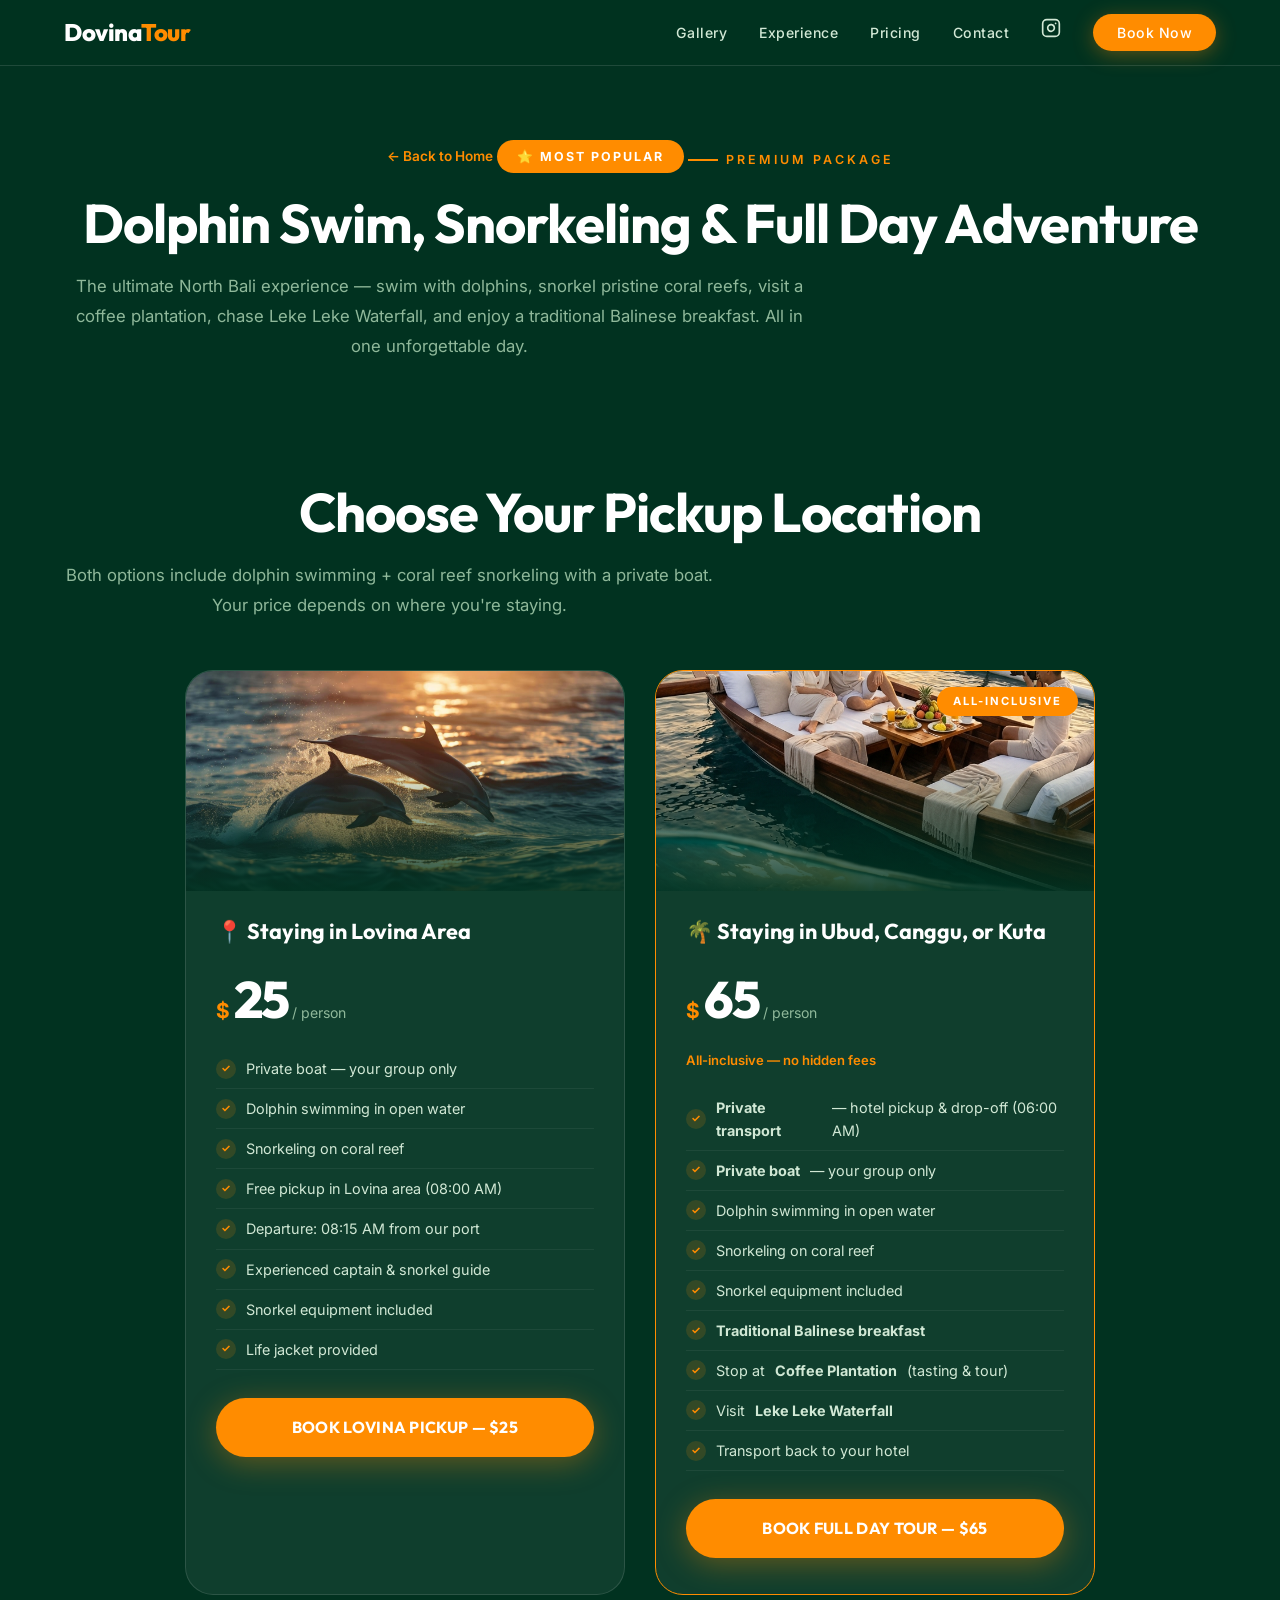
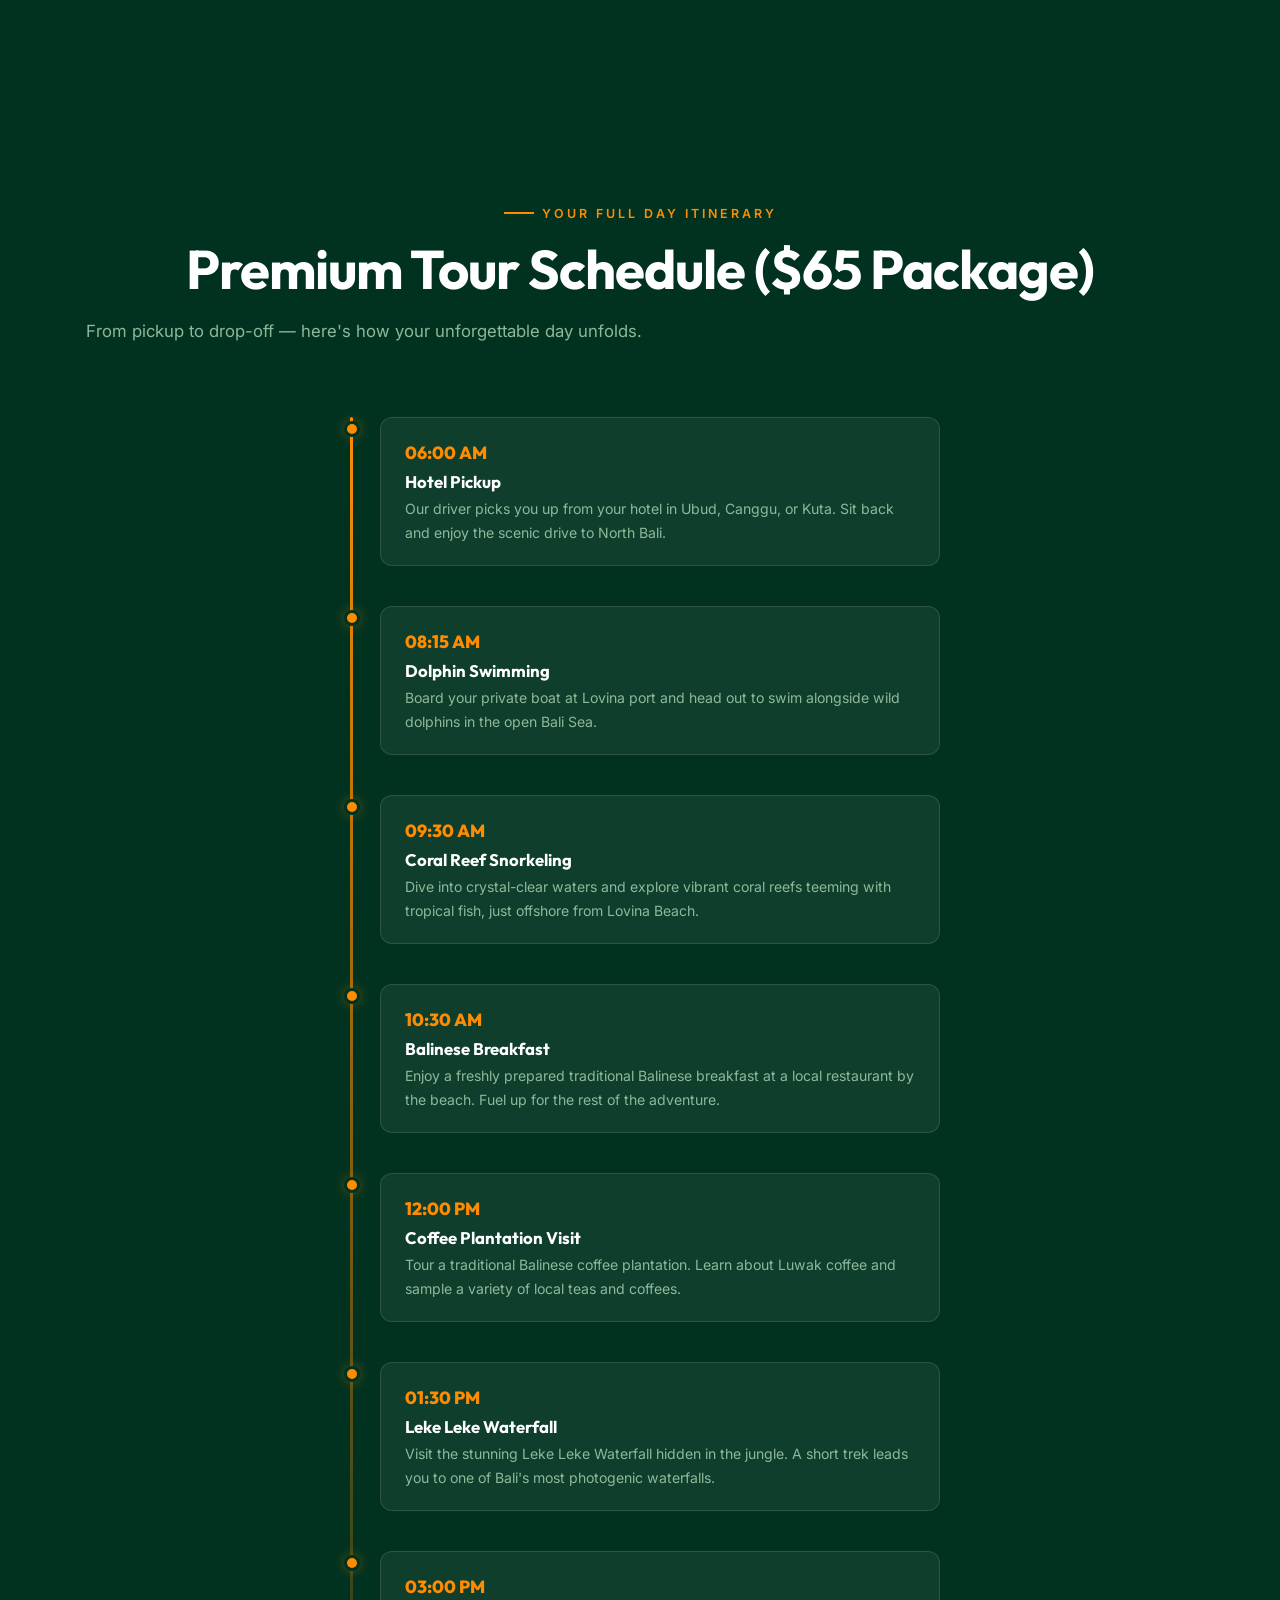
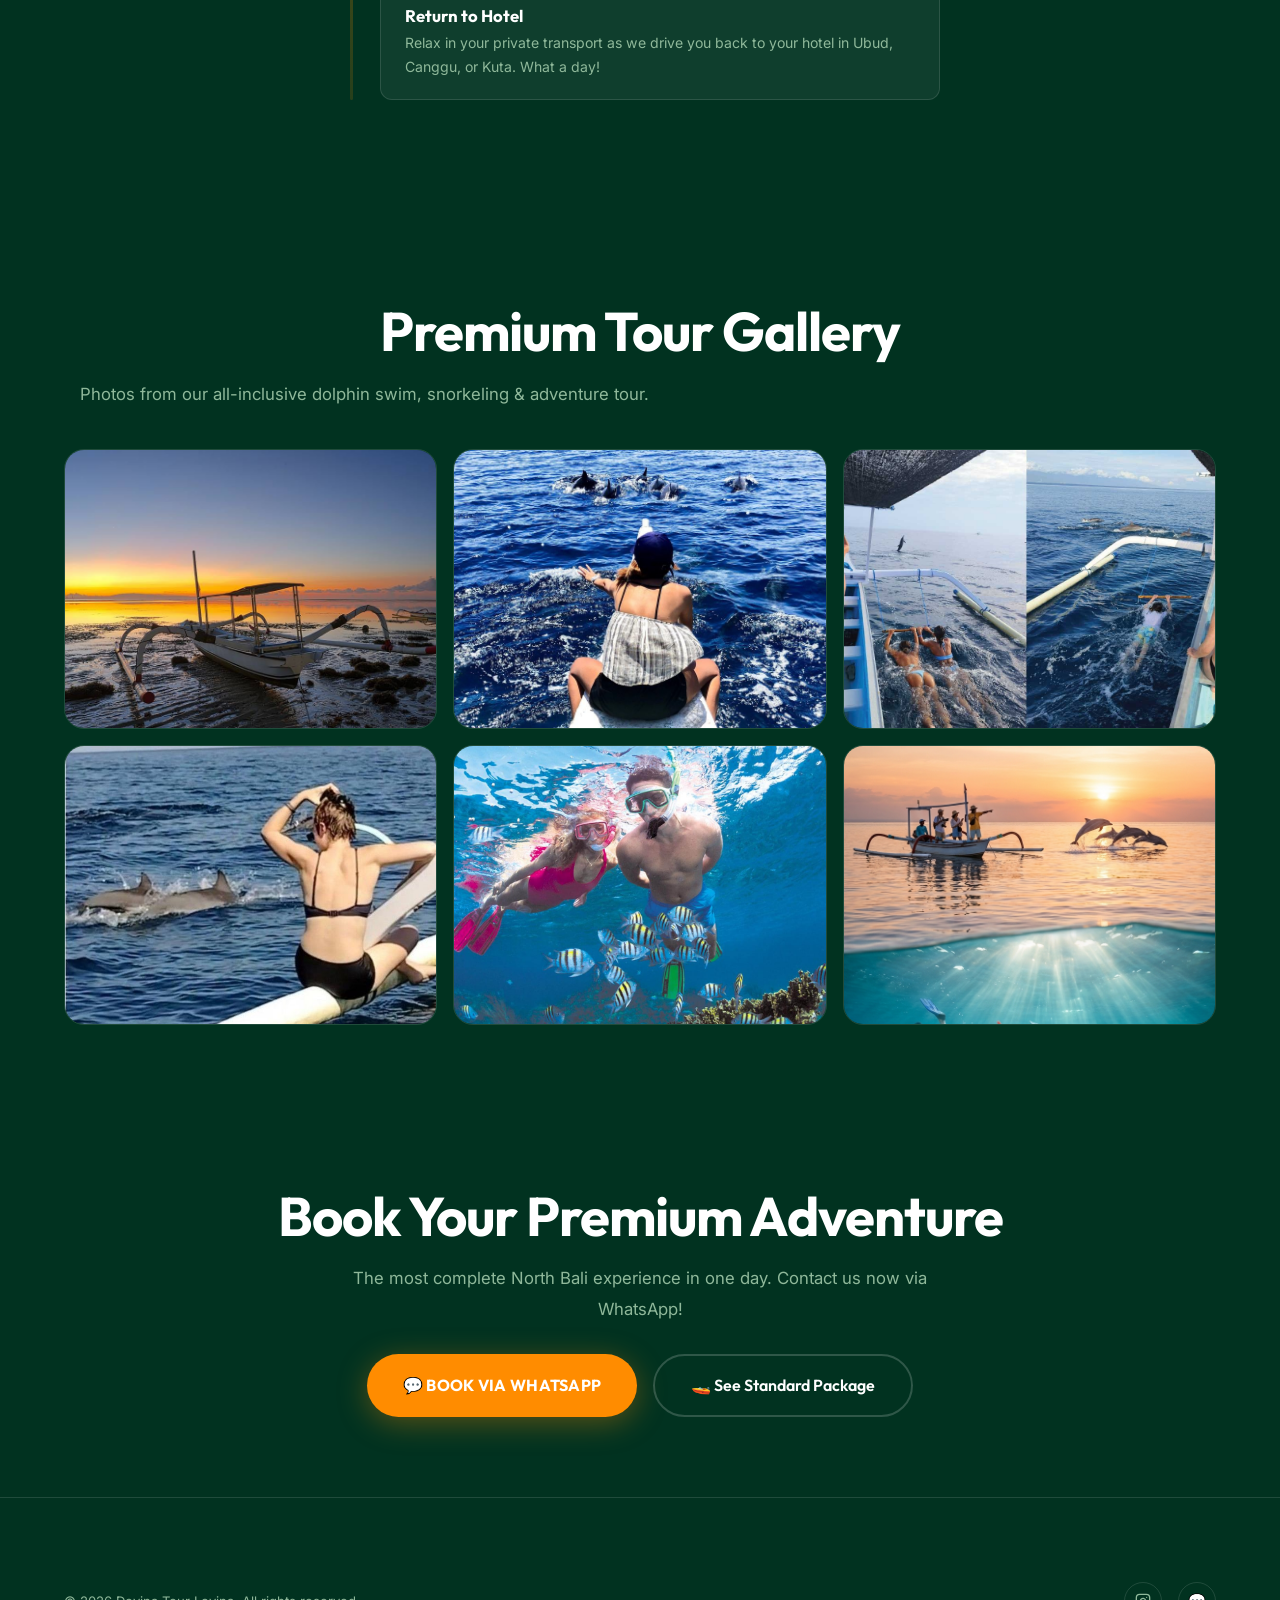
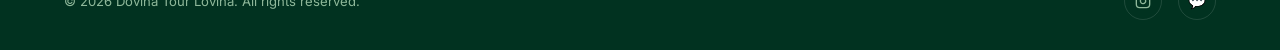
==== premium.html @ fe3fa8b0 "Initial commit for website" ====
<!DOCTYPE html>
<html lang="en">

<head>
    <meta charset="UTF-8" />
    <meta name="viewport" content="width=device-width, initial-scale=1.0" />
    <title>Premium Dolphin Tour Lovina — Swim, Snorkel, Waterfall & Breakfast $65 | Dovina Tour</title>
    <meta name="description"
        content="Book the Premium Dolphin Tour in Lovina Bali. Dolphin swimming, coral reef snorkeling, private transport from Ubud/Canggu/Kuta, Leke Leke Waterfall, coffee plantation & breakfast. $65/person all-inclusive." />
    <meta name="keywords"
        content="Premium Dolphin Tour Lovina, Dolphin Swim Snorkeling Bali, Lovina Tour from Ubud, Lovina Tour from Canggu, Leke Leke Waterfall, Coffee Plantation Bali" />

    <!-- Google Fonts -->
    <link rel="preconnect" href="https://fonts.googleapis.com" />
    <link rel="preconnect" href="https://fonts.gstatic.com" crossorigin />
    <link
        href="https://fonts.googleapis.com/css2?family=Inter:wght@400;500;600;700&family=Outfit:wght@400;600;700;800&display=swap"
        rel="stylesheet" />

    <!-- Stylesheet -->
    <link rel="stylesheet" href="style.css" />
</head>

<body>

    <!-- ===== NAVBAR ===== -->
    <nav class="navbar scrolled" id="navbar">
        <div class="container">
            <a href="index.html" class="nav-logo">Dovina<span>Tour</span></a>
            <ul class="nav-links" id="navLinks">
                <li><a href="index.html#gallery">Gallery</a></li>
                <li><a href="index.html#experience">Experience</a></li>
                <li><a href="index.html#pricing">Pricing</a></li>
                <li><a href="index.html#contact">Contact</a></li>
                <li><a href="https://www.instagram.com/dolphin_lovina_tours/?utm_source=qr&r=nametag" target="_blank"
                        rel="noopener noreferrer" class="nav-instagram" aria-label="Follow us on Instagram"
                        title="Follow us on Instagram"><svg xmlns="http://www.w3.org/2000/svg" width="20" height="20"
                            viewBox="0 0 24 24" fill="none" stroke="currentColor" stroke-width="2"
                            stroke-linecap="round" stroke-linejoin="round">
                            <rect x="2" y="2" width="20" height="20" rx="5" ry="5" />
                            <path d="M16 11.37A4 4 0 1 1 12.63 8 4 4 0 0 1 16 11.37z" />
                            <line x1="17.5" y1="6.5" x2="17.51" y2="6.5" />
                        </svg></a></li>
                <li><a href="index.html#pricing" class="nav-cta">Book Now</a></li>
            </ul>
            <div class="hamburger" id="hamburger" onclick="toggleMenu()">
                <span></span>
                <span></span>
                <span></span>
            </div>
        </div>
    </nav>

    <!-- ===== PACKAGE HERO ===== -->
    <section class="pkg-hero">
        <div class="container">
            <a href="index.html" class="pkg-back">← Back to Home</a>
            <div class="pkg-badge-hero">⭐ Most Popular</div>
            <div class="section-tag">Premium Package</div>
            <h1 class="section-title">Dolphin Swim, Snorkeling & Full Day Adventure</h1>
            <p class="section-subtitle" style="max-width:750px;">
                The ultimate North Bali experience — swim with dolphins, snorkel pristine coral reefs, visit a coffee
                plantation, chase Leke Leke Waterfall, and enjoy a traditional Balinese breakfast. All in one
                unforgettable day.
            </p>
        </div>
    </section>

    <!-- ===== TWO PICKUP OPTIONS ===== -->
    <section class="pkg-options">
        <div class="container">
            <div class="pkg-options-header reveal">
                <h2 class="section-title">Choose Your Pickup Location</h2>
                <p class="section-subtitle" style="max-width:650px;">Both options include dolphin swimming + coral reef
                    snorkeling with a private boat. Your price depends on where you're staying.</p>
            </div>

            <div class="pkg-options-grid">

                <!-- Option 1: Lovina Area -->
                <div class="pkg-card reveal">
                    <div class="pkg-card-media">
                        <!-- PLACEHOLDER: Replace src with your Lovina pickup image -->
                        <img src="Dolphin-Tour-Lovina-Bali (3).jpeg"
                            alt="Dolphin Swim and Snorkeling Tour Lovina area — $25 per person" />
                    </div>
                    <div class="pkg-card-body">
                        <h3>📍 Staying in Lovina Area</h3>
                        <div class="pkg-price">
                            <span class="pkg-currency">$</span>
                            <span class="pkg-value">25</span>
                            <span class="pkg-period">/ person</span>
                        </div>
                        <ul class="pkg-features">
                            <li>Private boat — your group only</li>
                            <li>Dolphin swimming in open water</li>
                            <li>Snorkeling on coral reef</li>
                            <li>Free pickup in Lovina area (08:00 AM)</li>
                            <li>Departure: 08:15 AM from our port</li>
                            <li>Experienced captain & snorkel guide</li>
                            <li>Snorkel equipment included</li>
                            <li>Life jacket provided</li>
                        </ul>
                        <a href="https://wa.me/6282339949871?text=Hi!%20I'm%20staying%20in%20Lovina%20and%20want%20to%20book%20the%20Dolphin%20Swim%20%26%20Snorkeling%20Tour%20($25)%20for%20[DATE]%20[NUMBER]%20persons"
                            target="_blank" class="btn-primary" style="width:100%;justify-content:center;">
                            Book Lovina Pickup — $25
                        </a>
                    </div>
                </div>

                <!-- Option 2: Ubud / Canggu / Kuta Area -->
                <div class="pkg-card featured reveal">
                    <div class="pkg-badge">All-Inclusive</div>
                    <div class="pkg-card-media">
                        <!-- PLACEHOLDER: Replace src with your full day tour image -->
                        <img src="dolhpin-lovina-tour-bali(1).jpeg"
                            alt="Premium Full Day Dolphin Tour from Ubud Canggu Kuta — $65 per person all inclusive" />
                    </div>
                    <div class="pkg-card-body">
                        <h3>🌴 Staying in Ubud, Canggu, or Kuta</h3>
                        <div class="pkg-price">
                            <span class="pkg-currency">$</span>
                            <span class="pkg-value">65</span>
                            <span class="pkg-period">/ person</span>
                        </div>
                        <p class="pkg-min">All-inclusive — no hidden fees</p>
                        <ul class="pkg-features">
                            <li><strong>Private transport</strong> — hotel pickup & drop-off (06:00 AM)</li>
                            <li><strong>Private boat</strong> — your group only</li>
                            <li>Dolphin swimming in open water</li>
                            <li>Snorkeling on coral reef</li>
                            <li>Snorkel equipment included</li>
                            <li><strong>Traditional Balinese breakfast</strong></li>
                            <li>Stop at <strong>Coffee Plantation</strong> (tasting & tour)</li>
                            <li>Visit <strong>Leke Leke Waterfall</strong></li>
                            <li>Transport back to your hotel</li>
                        </ul>
                        <a href="https://wa.me/6282339949871?text=Hi!%20I'm%20staying%20in%20Ubud/Canggu/Kuta%20and%20want%20to%20book%20the%20Premium%20Full%20Day%20Tour%20($65)%20for%20[DATE]%20[NUMBER]%20persons"
                            target="_blank" class="btn-primary" style="width:100%;justify-content:center;">
                            Book Full Day Tour — $65
                        </a>
                    </div>
                </div>

            </div>
        </div>
    </section>

    <!-- ===== FULL DAY TIMELINE ===== -->
    <section class="timeline-section">
        <div class="container">
            <div class="timeline-header reveal">
                <div class="section-tag">Your Full Day Itinerary</div>
                <h2 class="section-title">Premium Tour Schedule ($65 Package)</h2>
                <p class="section-subtitle">From pickup to drop-off — here's how your unforgettable day unfolds.</p>
            </div>

            <div class="pkg-timeline-vertical">
                <div class="pkg-tl-item reveal">
                    <div class="pkg-tl-dot"></div>
                    <div class="pkg-tl-content">
                        <div class="pkg-tl-time">06:00 AM</div>
                        <h4>Hotel Pickup</h4>
                        <p>Our driver picks you up from your hotel in Ubud, Canggu, or Kuta. Sit back and enjoy the
                            scenic drive to North Bali.</p>
                    </div>
                </div>
                <div class="pkg-tl-item reveal">
                    <div class="pkg-tl-dot"></div>
                    <div class="pkg-tl-content">
                        <div class="pkg-tl-time">08:15 AM</div>
                        <h4>Dolphin Swimming</h4>
                        <p>Board your private boat at Lovina port and head out to swim alongside wild dolphins in the
                            open Bali Sea.</p>
                    </div>
                </div>
                <div class="pkg-tl-item reveal">
                    <div class="pkg-tl-dot"></div>
                    <div class="pkg-tl-content">
                        <div class="pkg-tl-time">09:30 AM</div>
                        <h4>Coral Reef Snorkeling</h4>
                        <p>Dive into crystal-clear waters and explore vibrant coral reefs teeming with tropical fish,
                            just offshore from Lovina Beach.</p>
                    </div>
                </div>
                <div class="pkg-tl-item reveal">
                    <div class="pkg-tl-dot"></div>
                    <div class="pkg-tl-content">
                        <div class="pkg-tl-time">10:30 AM</div>
                        <h4>Balinese Breakfast</h4>
                        <p>Enjoy a freshly prepared traditional Balinese breakfast at a local restaurant by the beach.
                            Fuel up for the rest of the adventure.</p>
                    </div>
                </div>
                <div class="pkg-tl-item reveal">
                    <div class="pkg-tl-dot"></div>
                    <div class="pkg-tl-content">
                        <div class="pkg-tl-time">12:00 PM</div>
                        <h4>Coffee Plantation Visit</h4>
                        <p>Tour a traditional Balinese coffee plantation. Learn about Luwak coffee and sample a variety
                            of local teas and coffees.</p>
                    </div>
                </div>
                <div class="pkg-tl-item reveal">
                    <div class="pkg-tl-dot"></div>
                    <div class="pkg-tl-content">
                        <div class="pkg-tl-time">01:30 PM</div>
                        <h4>Leke Leke Waterfall</h4>
                        <p>Visit the stunning Leke Leke Waterfall hidden in the jungle. A short trek leads you to one of
                            Bali's most photogenic waterfalls.</p>
                    </div>
                </div>
                <div class="pkg-tl-item reveal">
                    <div class="pkg-tl-dot"></div>
                    <div class="pkg-tl-content">
                        <div class="pkg-tl-time">03:00 PM</div>
                        <h4>Return to Hotel</h4>
                        <p>Relax in your private transport as we drive you back to your hotel in Ubud, Canggu, or Kuta.
                            What a day!</p>
                    </div>
                </div>
            </div>
        </div>
    </section>

    <!-- ===== PHOTO GALLERY ===== -->
    <section class="pkg-gallery">
        <div class="container">
            <div class="pkg-gallery-header reveal">
                <h2 class="section-title">Premium Tour Gallery</h2>
                <p class="section-subtitle">Photos from our all-inclusive dolphin swim, snorkeling & adventure tour.</p>
            </div>
            <div class="pkg-gallery-grid">
                <!-- PLACEHOLDER: Add or replace with your own images for the premium tour -->
                <div class="pkg-gallery-item reveal"><img src="Dolphin-Tour-Lovina-Bali (5).jpeg"
                        alt="Dolphin swimming experience Lovina" loading="lazy" /></div>
                <div class="pkg-gallery-item reveal"><img src="Dolphin-Tour-Lovina-Bali (7).jpeg"
                        alt="Coral reef snorkeling North Bali" loading="lazy" /></div>
                <div class="pkg-gallery-item reveal"><img src="Dolphin-Tour-Lovina-Bali (11).jpeg"
                        alt="Colorful coral reef snorkeling Lovina" loading="lazy" /></div>
                <div class="pkg-gallery-item reveal"><img src="Dolphin-Tour-Lovina-Bali (12).jpeg"
                        alt="Scenic North Bali landscape" loading="lazy" /></div>
                <div class="pkg-gallery-item reveal"><img src="Dolphin-Tour-Lovina-Bali (13).jpeg"
                        alt="Close encounter with dolphins Lovina" loading="lazy" /></div>
                <div class="pkg-gallery-item reveal"><img src="Dolphin-tour-lovina-bali (15).jpeg"
                        alt="Premium tour Dovina Tour Lovina" loading="lazy" /></div>
            </div>
        </div>
    </section>

    <!-- ===== CTA ===== -->
    <section class="pkg-cta">
        <div class="container" style="text-align:center;">
            <div class="reveal">
                <h2 class="section-title">Book Your Premium Adventure</h2>
                <p class="section-subtitle" style="margin:0 auto 30px;">The most complete North Bali experience in one
                    day. Contact us now via WhatsApp!</p>
                <div class="hero-btns" style="justify-content:center;">
                    <a href="https://wa.me/6282339949871?text=Hi!%20I%20want%20to%20book%20the%20Premium%20Dolphin%20Tour%20($65)"
                        target="_blank" class="btn-primary">
                        💬 Book via WhatsApp
                    </a>
                    <a href="standard.html" class="btn-outline">
                        🚤 See Standard Package
                    </a>
                </div>
            </div>
        </div>
    </section>

    <!-- ===== FOOTER ===== -->
    <footer class="footer">
        <div class="container">
            <div class="footer-bottom" style="border-top:none;">
                <p>&copy; 2026 Dovina Tour Lovina. All rights reserved.</p>
                <div class="footer-socials">
                    <a href="https://www.instagram.com/dolphin_lovina_tours/?utm_source=qr&r=nametag" target="_blank"
                        rel="noopener noreferrer" aria-label="Instagram"><svg xmlns="http://www.w3.org/2000/svg"
                            width="16" height="16" viewBox="0 0 24 24" fill="none" stroke="currentColor"
                            stroke-width="2" stroke-linecap="round" stroke-linejoin="round">
                            <rect x="2" y="2" width="20" height="20" rx="5" ry="5" />
                            <path d="M16 11.37A4 4 0 1 1 12.63 8 4 4 0 0 1 16 11.37z" />
                            <line x1="17.5" y1="6.5" x2="17.51" y2="6.5" />
                        </svg></a>
                    <a href="https://wa.me/6282339949871" target="_blank" rel="noopener noreferrer"
                        aria-label="WhatsApp">💬</a>
                </div>
            </div>
        </div>
    </footer>

    <!-- ===== SCRIPTS ===== -->
    <script>
        function toggleMenu() {
            document.getElementById('navLinks').classList.toggle('active');
        }
        document.querySelectorAll('.nav-links a').forEach(link => {
            link.addEventListener('click', () => {
                document.getElementById('navLinks').classList.remove('active');
            });
        });
        const revealElements = document.querySelectorAll('.reveal');
        const observer = new IntersectionObserver((entries) => {
            entries.forEach(entry => {
                if (entry.isIntersecting) entry.target.classList.add('active');
            });
        }, { threshold: 0.15, rootMargin: '0px 0px -40px 0px' });
        revealElements.forEach(el => observer.observe(el));
    </script>

</body>

</html>
---- style.css ----
/* ===== DESIGN TOKENS ===== */
:root {
  --bg-deep-emerald: #013220;
  --bg-emerald-light: #01492e;
  --bg-emerald-card: rgba(1, 50, 32, 0.7);
  --accent-orange: #ff8c00;
  --accent-orange-hover: #ff9f2e;
  --accent-orange-glow: rgba(255, 140, 0, 0.35);
  --text-white: #ffffff;
  --text-light: #d1e8d5;
  --text-muted: #8fb89a;
  --glass-bg: rgba(255, 255, 255, 0.06);
  --glass-border: rgba(255, 255, 255, 0.12);
  --glass-highlight: rgba(255, 255, 255, 0.18);
  --shadow-dark: rgba(0, 0, 0, 0.4);
  --radius-sm: 12px;
  --radius-md: 20px;
  --radius-lg: 28px;
  --radius-xl: 36px;
}

/* ===== RESET & BASE ===== */
*,
*::before,
*::after {
  margin: 0;
  padding: 0;
  box-sizing: border-box;
}

html {
  scroll-behavior: smooth;
  font-size: 16px;
}

body {
  font-family: 'Inter', sans-serif;
  background-color: var(--bg-deep-emerald);
  color: var(--text-white);
  line-height: 1.7;
  overflow-x: hidden;
}

h1,
h2,
h3,
h4,
h5,
h6 {
  font-family: 'Outfit', sans-serif;
  font-weight: 700;
  line-height: 1.15;
}

a {
  text-decoration: none;
  color: inherit;
}

img {
  display: block;
  max-width: 100%;
  height: auto;
}

/* ===== UTILITY ===== */
.container {
  width: 90%;
  max-width: 1300px;
  margin: 0 auto;
}

.section-tag {
  display: inline-flex;
  align-items: center;
  gap: 8px;
  font-size: 0.78rem;
  text-transform: uppercase;
  letter-spacing: 3px;
  color: var(--accent-orange);
  margin-bottom: 14px;
  font-weight: 600;
}

.section-tag::before {
  content: '';
  display: inline-block;
  width: 30px;
  height: 2px;
  background: var(--accent-orange);
}

.section-title {
  font-size: clamp(2rem, 5vw, 3.4rem);
  margin-bottom: 16px;
  letter-spacing: -1px;
}

.section-subtitle {
  font-size: 1.05rem;
  color: var(--text-muted);
  max-width: 600px;
  line-height: 1.8;
}

/* ===== NAVIGATION ===== */
.navbar {
  position: fixed;
  top: 0;
  left: 0;
  width: 100%;
  z-index: 1000;
  padding: 18px 0;
  transition: all 0.4s ease;
}

.navbar.scrolled {
  background: rgba(1, 50, 32, 0.92);
  backdrop-filter: blur(20px);
  -webkit-backdrop-filter: blur(20px);
  border-bottom: 1px solid var(--glass-border);
  padding: 12px 0;
}

.navbar .container {
  display: flex;
  justify-content: space-between;
  align-items: center;
}

.nav-logo {
  font-family: 'Outfit', sans-serif;
  font-size: 1.5rem;
  font-weight: 800;
  letter-spacing: -0.5px;
}

.nav-logo span {
  color: var(--accent-orange);
}

.nav-links {
  display: flex;
  list-style: none;
  gap: 32px;
  align-items: center;
}

.nav-links a {
  font-size: 0.88rem;
  font-weight: 500;
  letter-spacing: 0.5px;
  color: var(--text-light);
  transition: color 0.3s;
  position: relative;
}

.nav-links a::after {
  content: '';
  position: absolute;
  bottom: -4px;
  left: 0;
  width: 0;
  height: 2px;
  background: var(--accent-orange);
  transition: width 0.3s;
}

.nav-links a:hover {
  color: var(--accent-orange);
}

.nav-links a:hover::after {
  width: 100%;
}

.nav-cta {
  background: var(--accent-orange);
  color: #fff !important;
  padding: 10px 24px;
  border-radius: 50px;
  font-weight: 600;
  transition: all 0.3s;
  box-shadow: 0 4px 20px var(--accent-orange-glow);
}

.nav-cta:hover {
  background: var(--accent-orange-hover);
  transform: translateY(-2px);
  box-shadow: 0 6px 30px var(--accent-orange-glow);
}

.nav-cta::after {
  display: none !important;
}

/* Nav Instagram Icon */
.nav-instagram {
  display: inline-flex !important;
  align-items: center;
  color: var(--text-light) !important;
  transition: all 0.3s ease;
}

.nav-instagram:hover {
  color: var(--accent-orange) !important;
  transform: scale(1.15);
  filter: drop-shadow(0 0 8px var(--accent-orange-glow));
}

.nav-instagram::after {
  display: none !important;
}

/* Footer Instagram Link */
.footer-ig-link {
  display: inline-flex;
  align-items: center;
  gap: 8px;
  color: var(--accent-orange) !important;
  font-weight: 600;
  transition: all 0.3s;
}

.footer-ig-link:hover {
  filter: drop-shadow(0 0 8px var(--accent-orange-glow));
  transform: translateX(3px);
}

/* Hamburger */
.hamburger {
  display: none;
  flex-direction: column;
  gap: 5px;
  cursor: pointer;
  z-index: 1001;
}

.hamburger span {
  display: block;
  width: 26px;
  height: 2.5px;
  background: var(--text-white);
  border-radius: 2px;
  transition: all 0.3s;
}

/* ===== HERO SECTION ===== */
.hero {
  position: relative;
  height: 100vh;
  min-height: 700px;
  display: flex;
  align-items: center;
  justify-content: center;
  overflow: hidden;
}

.hero-video-wrap {
  position: absolute;
  inset: 0;
  z-index: 0;
  overflow: hidden;
}

.hero-video-wrap iframe {
  position: absolute;
  top: 50%;
  left: 50%;
  width: 120vw;
  height: 120vh;
  transform: translate(-50%, -50%);
  pointer-events: none;
  border: none;
}

.hero-overlay {
  position: absolute;
  inset: 0;
  background: linear-gradient(180deg,
      rgba(1, 50, 32, 0.5) 0%,
      rgba(1, 50, 32, 0.75) 60%,
      var(--bg-deep-emerald) 100%);
  z-index: 1;
}

.hero-image-bg {
  background: url('background-dolphin-lovina-tour-bali (2).jpeg') center center / cover no-repeat;
}

.hero-content {
  position: relative;
  z-index: 2;
  text-align: center;
  max-width: 820px;
  padding: 0 24px;
}

.hero-badge {
  display: inline-block;
  background: var(--glass-bg);
  border: 1px solid var(--glass-border);
  backdrop-filter: blur(10px);
  padding: 8px 22px;
  border-radius: 50px;
  font-size: 0.8rem;
  letter-spacing: 2px;
  text-transform: uppercase;
  color: var(--accent-orange);
  margin-bottom: 28px;
  font-weight: 600;
}

.hero h1 {
  font-size: clamp(2.4rem, 6vw, 4.2rem);
  margin-bottom: 20px;
  letter-spacing: -1.5px;
  line-height: 1.1;
}

.hero h1 .highlight {
  background: linear-gradient(135deg, var(--accent-orange), #ffc14d);
  -webkit-background-clip: text;
  -webkit-text-fill-color: transparent;
  background-clip: text;
}

.hero-desc {
  font-size: 1.1rem;
  color: var(--text-light);
  max-width: 560px;
  margin: 0 auto 36px;
  line-height: 1.8;
}

.hero-btns {
  display: flex;
  gap: 16px;
  justify-content: center;
  flex-wrap: wrap;
}

.btn-primary {
  display: inline-flex;
  align-items: center;
  gap: 10px;
  background: var(--accent-orange);
  color: #fff;
  padding: 16px 36px;
  border-radius: 50px;
  font-family: 'Outfit', sans-serif;
  font-size: 1rem;
  font-weight: 700;
  letter-spacing: 0.3px;
  border: none;
  cursor: pointer;
  transition: all 0.35s ease;
  box-shadow: 0 6px 30px var(--accent-orange-glow);
  text-transform: uppercase;
}

.btn-primary:hover {
  background: var(--accent-orange-hover);
  transform: translateY(-3px) scale(1.03);
  box-shadow: 0 10px 40px var(--accent-orange-glow);
}

.btn-outline {
  display: inline-flex;
  align-items: center;
  gap: 10px;
  background: transparent;
  color: var(--text-white);
  padding: 16px 36px;
  border-radius: 50px;
  font-family: 'Outfit', sans-serif;
  font-size: 1rem;
  font-weight: 600;
  border: 2px solid var(--glass-highlight);
  cursor: pointer;
  transition: all 0.35s ease;
}

.btn-outline:hover {
  border-color: var(--accent-orange);
  color: var(--accent-orange);
  transform: translateY(-3px);
}

.hero-scroll-indicator {
  position: absolute;
  bottom: 40px;
  left: 50%;
  transform: translateX(-50%);
  z-index: 2;
  display: flex;
  flex-direction: column;
  align-items: center;
  gap: 8px;
  color: var(--text-muted);
  font-size: 0.72rem;
  letter-spacing: 2px;
  text-transform: uppercase;
  animation: scrollBounce 2s infinite;
}

.scroll-line {
  width: 1px;
  height: 40px;
  background: linear-gradient(to bottom, var(--accent-orange), transparent);
}

@keyframes scrollBounce {

  0%,
  100% {
    transform: translateX(-50%) translateY(0);
  }

  50% {
    transform: translateX(-50%) translateY(8px);
  }
}

/* Trust Badge */
.trust-badge {
  display: inline-flex;
  align-items: center;
  gap: 14px;
  margin-top: 36px;
  padding: 10px 24px 10px 10px;
  background: var(--glass-bg);
  border: 1px solid var(--glass-border);
  backdrop-filter: blur(12px);
  -webkit-backdrop-filter: blur(12px);
  border-radius: 50px;
  transition: all 0.35s ease;
  text-decoration: none;
}

.trust-badge:hover {
  border-color: var(--accent-orange);
  box-shadow: 0 4px 24px var(--accent-orange-glow);
  transform: translateY(-2px);
}

.trust-badge img {
  width: 48px;
  height: 48px;
  border-radius: 50%;
  object-fit: cover;
  border: 2px solid rgba(255, 255, 255, 0.2);
}

.trust-badge span {
  font-family: 'Outfit', sans-serif;
  font-size: 0.85rem;
  font-weight: 600;
  color: var(--text-light);
  letter-spacing: 0.3px;
}

/* ===== BENTO GRID ===== */
.bento-section {
  padding: 100px 0;
}

.bento-header {
  text-align: center;
  margin-bottom: 60px;
}

.bento-grid {
  display: grid;
  grid-template-columns: repeat(4, 1fr);
  grid-auto-rows: 220px;
  gap: 16px;
}

.bento-item {
  position: relative;
  border-radius: var(--radius-md);
  overflow: hidden;
  cursor: pointer;
  animation: float 6s ease-in-out infinite;
  transition: transform 0.4s ease, box-shadow 0.4s ease;
  border: 1px solid var(--glass-border);
}

.bento-item:hover {
  transform: translateY(-8px) scale(1.02) !important;
  box-shadow: 0 20px 60px rgba(0, 0, 0, 0.5);
  z-index: 10;
}

.bento-item img {
  width: 100%;
  height: 100%;
  object-fit: cover;
  transition: transform 0.6s ease;
}

.bento-item:hover img {
  transform: scale(1.1);
}

.bento-item-overlay {
  position: absolute;
  inset: 0;
  background: linear-gradient(to top, rgba(1, 50, 32, 0.7) 0%, transparent 60%);
  opacity: 0;
  transition: opacity 0.4s ease;
  display: flex;
  align-items: flex-end;
  padding: 20px;
}

.bento-item:hover .bento-item-overlay {
  opacity: 1;
}

.bento-item-overlay span {
  font-family: 'Outfit', sans-serif;
  font-size: 0.9rem;
  font-weight: 600;
  color: var(--text-white);
}

/* Bento Video Item */
.bento-video {
  grid-column: span 2;
  grid-row: span 2;
}

.bento-video iframe {
  width: 100%;
  height: 100%;
  border: none;
  border-radius: var(--radius-md);
  object-fit: cover;
}

.bento-video .bento-item-overlay {
  pointer-events: none;
}

/* Bento span variations */
.bento-item:nth-child(2) {
  animation-delay: 0s;
}

.bento-item:nth-child(3) {
  animation-delay: 0.5s;
}

.bento-item:nth-child(4) {
  animation-delay: 1s;
}

.bento-item:nth-child(5) {
  grid-row: span 2;
  animation-delay: 1.5s;
}

.bento-item:nth-child(6) {
  animation-delay: 0.3s;
}

.bento-item:nth-child(7) {
  grid-column: span 2;
  animation-delay: 0.8s;
}

.bento-item:nth-child(8) {
  animation-delay: 1.3s;
}

.bento-item:nth-child(9) {
  grid-column: span 2;
  grid-row: span 2;
  animation-delay: 0.2s;
}

.bento-item:nth-child(10) {
  animation-delay: 0.7s;
}

.bento-item:nth-child(11) {
  animation-delay: 1.2s;
}

.bento-item:nth-child(12) {
  grid-column: span 2;
  animation-delay: 0.4s;
}

.bento-item:nth-child(13) {
  animation-delay: 0.9s;
}

.bento-item:nth-child(14) {
  grid-column: span 2;
  animation-delay: 1.1s;
}

.bento-item:nth-child(15) {
  animation-delay: 0.6s;
}

/* ===== FLOATING / ANTIGRAVITY ANIMATION ===== */
@keyframes float {
  0% {
    transform: translateY(0px) rotate(0deg);
  }

  25% {
    transform: translateY(-12px) rotate(0.5deg);
  }

  50% {
    transform: translateY(-6px) rotate(-0.3deg);
  }

  75% {
    transform: translateY(-14px) rotate(0.4deg);
  }

  100% {
    transform: translateY(0px) rotate(0deg);
  }
}

/* ===== EXPERIENCE TIMELINE ===== */
.timeline-section {
  padding: 120px 0;
  position: relative;
  overflow: hidden;
}

.timeline-bg {
  position: absolute;
  inset: 0;
  z-index: 0;
}

.timeline-bg img {
  width: 100%;
  height: 100%;
  object-fit: cover;
  filter: blur(8px) brightness(0.35);
  transform: scale(1.1);
}

.timeline-bg-overlay {
  position: absolute;
  inset: 0;
  z-index: 1;
  background: linear-gradient(180deg,
      var(--bg-deep-emerald) 0%,
      rgba(1, 50, 32, 0.6) 40%,
      rgba(1, 50, 32, 0.6) 60%,
      var(--bg-deep-emerald) 100%);
}

.timeline-header {
  text-align: center;
  margin-bottom: 70px;
}

.timeline-wrapper {
  display: flex;
  justify-content: center;
  gap: 30px;
  position: relative;
  max-width: 1100px;
  margin: 0 auto;
}

.timeline-wrapper::before {
  content: '';
  position: absolute;
  top: 32px;
  left: 80px;
  right: 80px;
  height: 3px;
  background: linear-gradient(90deg, transparent, var(--accent-orange), transparent);
  z-index: 0;
}

.timeline-card {
  flex: 1;
  text-align: center;
  position: relative;
  z-index: 1;
  padding: 32px 24px 36px;
  background: rgba(1, 50, 32, 0.5);
  backdrop-filter: blur(20px);
  -webkit-backdrop-filter: blur(20px);
  border: 1px solid var(--glass-border);
  border-radius: var(--radius-lg);
  animation: float 6s ease-in-out infinite;
  transition: all 0.4s ease;
}

.timeline-card:hover {
  border-color: var(--accent-orange);
  box-shadow: 0 12px 40px rgba(255, 140, 0, 0.15);
  transform: translateY(-8px) !important;
}

.timeline-card:nth-child(1) {
  animation-delay: 0s;
}

.timeline-card:nth-child(2) {
  animation-delay: 0.6s;
}

.timeline-card:nth-child(3) {
  animation-delay: 1.2s;
}

.timeline-dot {
  width: 22px;
  height: 22px;
  border-radius: 50%;
  background: var(--accent-orange);
  margin: 0 auto 20px;
  box-shadow: 0 0 20px var(--accent-orange-glow), 0 0 40px rgba(255, 140, 0, 0.15);
  position: relative;
}

.timeline-dot::after {
  content: '';
  position: absolute;
  inset: -6px;
  border-radius: 50%;
  border: 2px solid var(--accent-orange);
  opacity: 0.3;
  animation: pulse-ring 2s infinite;
}

@keyframes pulse-ring {
  0% {
    transform: scale(1);
    opacity: 0.3;
  }

  100% {
    transform: scale(1.6);
    opacity: 0;
  }
}

/* Timeline Animated Icons */
.timeline-icon-wrap {
  margin-bottom: 16px;
  display: flex;
  justify-content: center;
}

.timeline-icon {
  color: var(--accent-orange);
  filter: drop-shadow(0 0 10px var(--accent-orange-glow));
}

.timeline-icon-sun {
  animation: spinSlow 12s linear infinite;
}

.timeline-icon-dolphin {
  animation: dolphinBounce 3s ease-in-out infinite;
}

.timeline-icon-coffee {
  animation: steamPulse 2.5s ease-in-out infinite;
}

@keyframes spinSlow {
  from {
    transform: rotate(0deg);
  }

  to {
    transform: rotate(360deg);
  }
}

@keyframes dolphinBounce {

  0%,
  100% {
    transform: translateY(0) rotate(0deg);
  }

  30% {
    transform: translateY(-6px) rotate(-3deg);
  }

  60% {
    transform: translateY(2px) rotate(2deg);
  }
}

@keyframes steamPulse {

  0%,
  100% {
    transform: translateY(0);
    opacity: 1;
  }

  50% {
    transform: translateY(-4px);
    opacity: 0.85;
  }
}

.timeline-time {
  font-family: 'Outfit', sans-serif;
  font-size: 2rem;
  font-weight: 800;
  color: var(--accent-orange);
  margin-bottom: 6px;
}

.timeline-label {
  font-size: 1.1rem;
  font-weight: 700;
  margin-bottom: 10px;
  color: var(--text-white);
}

.timeline-desc {
  font-size: 0.88rem;
  color: var(--text-light);
  line-height: 1.8;
  max-width: 280px;
  margin: 0 auto;
}

/* ===== TESTIMONIALS ===== */
.testimonials-section {
  padding: 100px 0;
  position: relative;
}

.testimonials-header {
  text-align: center;
  margin-bottom: 60px;
}

.testimonials-grid {
  display: grid;
  grid-template-columns: repeat(3, 1fr);
  grid-auto-rows: auto;
  gap: 20px;
  max-width: 1100px;
  margin: 0 auto;
}

.testi-card {
  background: rgba(1, 50, 32, 0.45);
  backdrop-filter: blur(16px);
  -webkit-backdrop-filter: blur(16px);
  border: 1px solid var(--glass-border);
  border-radius: var(--radius-md);
  padding: 28px 26px;
  position: relative;
  animation: float 6s ease-in-out infinite;
  transition: all 0.4s ease;
}

.testi-card:nth-child(1) {
  animation-delay: 0s;
}

.testi-card:nth-child(2) {
  animation-delay: 0.4s;
}

.testi-card:nth-child(3) {
  animation-delay: 0.8s;
}

.testi-card:nth-child(4) {
  animation-delay: 0.2s;
}

.testi-card:nth-child(5) {
  animation-delay: 0.6s;
}

.testi-card:nth-child(6) {
  animation-delay: 1.0s;
}

.testi-card:hover {
  border-color: var(--accent-orange);
  box-shadow: 0 12px 40px rgba(255, 140, 0, 0.12);
  transform: translateY(-6px) !important;
}

/* All cards equal size */

/* Tripadvisor badge */
.testi-tripadvisor {
  position: absolute;
  top: 16px;
  right: 16px;
  color: rgba(255, 255, 255, 0.25);
  transition: color 0.3s;
}

.testi-card:hover .testi-tripadvisor {
  color: var(--accent-orange);
}

.testi-stars {
  font-size: 1.1rem;
  color: #ffb800;
  letter-spacing: 2px;
  margin-bottom: 14px;
}

.testi-text {
  font-size: 0.92rem;
  color: var(--text-light);
  line-height: 1.85;
  margin-bottom: 20px;
  font-style: italic;
}

.testi-text strong {
  color: var(--text-white);
  font-style: normal;
}

.testi-author {
  display: flex;
  align-items: center;
  gap: 12px;
}

.testi-avatar {
  width: 42px;
  height: 42px;
  border-radius: 50%;
  background: var(--glass-bg);
  border: 1px solid var(--glass-border);
  display: flex;
  align-items: center;
  justify-content: center;
  font-size: 1.3rem;
  flex-shrink: 0;
}

.testi-name {
  font-family: 'Outfit', sans-serif;
  font-size: 0.92rem;
  font-weight: 700;
  color: var(--text-white);
}

.testi-origin {
  font-size: 0.78rem;
  color: var(--text-muted);
  margin-top: 2px;
}

@media (max-width: 768px) {
  .testimonials-grid {
    grid-template-columns: 1fr;
  }

  .testi-lg {
    grid-column: span 1;
  }
}

/* ===== PRICING SECTION ===== */
.pricing-section {
  padding: 100px 0;
}

.pricing-header {
  text-align: center;
  margin-bottom: 60px;
}

.pricing-grid {
  display: flex;
  gap: 30px;
  justify-content: center;
  flex-wrap: wrap;
  max-width: 900px;
  margin: 0 auto;
}

.pricing-card {
  flex: 1;
  min-width: 320px;
  max-width: 420px;
  background: var(--glass-bg);
  backdrop-filter: blur(20px);
  -webkit-backdrop-filter: blur(20px);
  border: 1px solid var(--glass-border);
  border-radius: var(--radius-lg);
  padding: 0;
  text-align: center;
  position: relative;
  overflow: hidden;
  transition: all 0.4s ease;
  animation: float 6s ease-in-out infinite;
}

.pricing-card:nth-child(2) {
  animation-delay: 0.8s;
}

.pricing-card:hover {
  transform: translateY(-10px) !important;
  box-shadow: 0 20px 60px rgba(0, 0, 0, 0.4);
  border-color: var(--glass-highlight);
}

.pricing-card.featured {
  border-color: var(--accent-orange);
  background: rgba(255, 140, 0, 0.06);
}

.pricing-card.featured::before {
  content: '';
  position: absolute;
  top: 0;
  left: 0;
  right: 0;
  height: 4px;
  background: linear-gradient(90deg, var(--accent-orange), #ffc14d);
  z-index: 3;
}

.pricing-badge {
  position: absolute;
  top: 16px;
  right: 16px;
  z-index: 3;
  display: inline-block;
  background: var(--accent-orange);
  color: #fff;
  padding: 5px 16px;
  border-radius: 50px;
  font-size: 0.7rem;
  font-weight: 700;
  text-transform: uppercase;
  letter-spacing: 2px;
}

.pricing-card-img {
  width: 100%;
  height: 240px;
  overflow: hidden;
  position: relative;
}

.pricing-card-img::after {
  content: '';
  position: absolute;
  inset: 0;
  background: linear-gradient(to bottom, transparent 30%, rgba(1, 50, 32, 0.95) 100%);
  z-index: 1;
}

.pricing-card-img img {
  width: 100%;
  height: 100%;
  object-fit: cover;
  transition: transform 0.5s ease;
}

.pricing-card:hover .pricing-card-img img {
  transform: scale(1.08);
}

.pricing-card-body {
  padding: 30px 36px 44px;
}

.pricing-card-icon {
  font-size: 2.4rem;
  margin-bottom: 16px;
}

.pricing-card-title {
  font-family: 'Outfit', sans-serif;
  font-size: 1.8rem;
  font-weight: 800;
  margin-bottom: 8px;
  text-shadow: 0 2px 8px rgba(0, 0, 0, 0.3);
}

.pricing-card-desc {
  font-size: 0.88rem;
  color: var(--text-muted);
  margin-bottom: 24px;
  line-height: 1.7;
}

.pricing-amount {
  display: flex;
  align-items: baseline;
  justify-content: center;
  gap: 4px;
  margin-bottom: 30px;
}

.pricing-currency {
  font-size: 1.4rem;
  font-weight: 700;
  color: var(--accent-orange);
}

.pricing-value {
  font-family: 'Outfit', sans-serif;
  font-size: 4rem;
  font-weight: 800;
  letter-spacing: -2px;
  color: var(--text-white);
  text-shadow: 0 2px 10px rgba(0, 0, 0, 0.3);
}

.pricing-period {
  font-size: 0.88rem;
  color: var(--text-muted);
}

.pricing-features {
  list-style: none;
  margin-bottom: 34px;
  text-align: left;
}

.pricing-features li {
  padding: 10px 0;
  border-bottom: 1px solid rgba(255, 255, 255, 0.06);
  font-size: 0.92rem;
  color: var(--text-light);
  display: flex;
  align-items: center;
  gap: 12px;
}

.pricing-features li::before {
  content: '✓';
  display: inline-flex;
  align-items: center;
  justify-content: center;
  width: 22px;
  height: 22px;
  border-radius: 50%;
  background: rgba(255, 140, 0, 0.15);
  color: var(--accent-orange);
  font-size: 0.72rem;
  font-weight: 700;
  flex-shrink: 0;
}

.btn-pricing {
  display: block;
  width: 100%;
  padding: 16px;
  border-radius: 50px;
  font-family: 'Outfit', sans-serif;
  font-size: 1rem;
  font-weight: 700;
  cursor: pointer;
  transition: all 0.35s ease;
  text-transform: uppercase;
  letter-spacing: 1px;
  border: none;
}

.btn-pricing.primary {
  background: var(--accent-orange);
  color: #fff;
  box-shadow: 0 6px 30px var(--accent-orange-glow);
}

.btn-pricing.primary:hover {
  background: var(--accent-orange-hover);
  transform: translateY(-2px);
  box-shadow: 0 10px 40px var(--accent-orange-glow);
}

.btn-pricing.outline {
  background: transparent;
  color: var(--text-white);
  border: 2px solid var(--glass-highlight);
}

.btn-pricing.outline:hover {
  border-color: var(--accent-orange);
  color: var(--accent-orange);
}

/* ===== FOOTER ===== */
.footer {
  padding: 60px 0 30px;
  border-top: 1px solid var(--glass-border);
}

.footer-grid {
  display: grid;
  grid-template-columns: 2fr 1fr 1fr 1fr;
  gap: 40px;
  margin-bottom: 50px;
}

.footer-brand h3 {
  font-family: 'Outfit', sans-serif;
  font-size: 1.6rem;
  margin-bottom: 12px;
}

.footer-brand h3 span {
  color: var(--accent-orange);
}

.footer-brand p {
  color: var(--text-muted);
  font-size: 0.9rem;
  line-height: 1.8;
  max-width: 320px;
}

.footer-col h4 {
  font-family: 'Outfit', sans-serif;
  font-size: 1rem;
  font-weight: 700;
  margin-bottom: 18px;
  color: var(--text-white);
}

.footer-col ul {
  list-style: none;
}

.footer-col ul li {
  margin-bottom: 10px;
}

.footer-col ul li a {
  font-size: 0.88rem;
  color: var(--text-muted);
  transition: color 0.3s;
}

.footer-col ul li a:hover {
  color: var(--accent-orange);
}

.footer-bottom {
  border-top: 1px solid rgba(255, 255, 255, 0.06);
  padding-top: 24px;
  display: flex;
  justify-content: space-between;
  align-items: center;
  font-size: 0.82rem;
  color: var(--text-muted);
}

.footer-socials {
  display: flex;
  gap: 16px;
}

.footer-socials a {
  width: 38px;
  height: 38px;
  display: flex;
  align-items: center;
  justify-content: center;
  border-radius: 50%;
  border: 1px solid var(--glass-border);
  color: var(--text-muted);
  font-size: 0.9rem;
  transition: all 0.3s;
}

.footer-socials a:hover {
  background: var(--accent-orange);
  border-color: var(--accent-orange);
  color: #fff;
}

/* ===== SCROLL REVEAL ===== */
.reveal {
  opacity: 0;
  transform: translateY(40px);
  transition: all 0.8s cubic-bezier(0.16, 1, 0.3, 1);
}

.reveal.active {
  opacity: 1;
  transform: translateY(0);
}

/* ===== RESPONSIVE ===== */
@media (max-width: 1024px) {
  .bento-grid {
    grid-template-columns: repeat(3, 1fr);
    grid-auto-rows: 200px;
  }
}

@media (max-width: 768px) {
  .nav-links {
    position: fixed;
    top: 0;
    right: -100%;
    width: 280px;
    height: 100vh;
    background: rgba(1, 50, 32, 0.97);
    backdrop-filter: blur(20px);
    flex-direction: column;
    justify-content: center;
    gap: 28px;
    transition: right 0.4s ease;
    border-left: 1px solid var(--glass-border);
  }

  .nav-links.active {
    right: 0;
  }

  .hamburger {
    display: flex;
  }

  .bento-grid {
    grid-template-columns: repeat(2, 1fr);
    grid-auto-rows: 180px;
  }

  .bento-item:nth-child(1),
  .bento-item:nth-child(6),
  .bento-item:nth-child(8),
  .bento-item:nth-child(11),
  .bento-item:nth-child(13) {
    grid-column: span 2;
  }

  .bento-item:nth-child(4),
  .bento-item:nth-child(8) {
    grid-row: span 1;
  }

  .timeline-wrapper {
    flex-direction: column;
    gap: 40px;
    align-items: center;
  }

  .timeline-wrapper::before {
    top: 0;
    bottom: 0;
    left: 50%;
    right: auto;
    width: 3px;
    height: 100%;
    background: linear-gradient(to bottom, transparent, var(--accent-orange), transparent);
  }

  .pricing-card {
    min-width: 280px;
  }

  .footer-grid {
    grid-template-columns: 1fr 1fr;
    gap: 30px;
  }

  .footer-bottom {
    flex-direction: column;
    gap: 16px;
    text-align: center;
  }
}

@media (max-width: 480px) {
  .bento-grid {
    grid-template-columns: 1fr;
    grid-auto-rows: 220px;
  }

  .bento-item:nth-child(1),
  .bento-item:nth-child(6),
  .bento-item:nth-child(8),
  .bento-item:nth-child(11),
  .bento-item:nth-child(13) {
    grid-column: span 1;
  }

  .hero h1 {
    font-size: 2rem;
  }

  .footer-grid {
    grid-template-columns: 1fr;
  }
}

/* ===== PACKAGE DETAIL PAGES ===== */
.pkg-hero {
  padding: 140px 0 60px;
  text-align: center;
}

.pkg-back {
  display: inline-flex;
  align-items: center;
  gap: 6px;
  font-size: 0.85rem;
  color: var(--accent-orange);
  margin-bottom: 24px;
  font-weight: 600;
  transition: all 0.3s;
}

.pkg-back:hover {
  transform: translateX(-4px);
}

.pkg-badge-hero {
  display: inline-block;
  background: var(--accent-orange);
  color: #fff;
  padding: 6px 20px;
  border-radius: 50px;
  font-size: 0.78rem;
  font-weight: 700;
  text-transform: uppercase;
  letter-spacing: 2px;
  margin-bottom: 16px;
}

.pkg-note {
  padding: 0 0 60px;
}

.note-card {
  display: flex;
  gap: 20px;
  align-items: flex-start;
  background: rgba(255, 140, 0, 0.08);
  border: 1px solid rgba(255, 140, 0, 0.25);
  border-radius: var(--radius-md);
  padding: 28px 32px;
  max-width: 800px;
  margin: 0 auto;
}

.note-icon {
  font-size: 2rem;
  flex-shrink: 0;
}

.note-card h3 {
  font-family: 'Outfit', sans-serif;
  font-size: 1.1rem;
  margin-bottom: 6px;
  color: var(--accent-orange);
}

.note-card p {
  font-size: 0.92rem;
  color: var(--text-light);
  line-height: 1.8;
}

/* Package Options */
.pkg-options {
  padding: 60px 0 80px;
}

.pkg-options-header {
  text-align: center;
  margin-bottom: 50px;
}

.pkg-options-grid {
  display: flex;
  gap: 30px;
  justify-content: center;
  flex-wrap: wrap;
  max-width: 950px;
  margin: 0 auto;
}

.pkg-card {
  flex: 1;
  min-width: 320px;
  max-width: 440px;
  background: var(--glass-bg);
  border: 1px solid var(--glass-border);
  border-radius: var(--radius-lg);
  overflow: hidden;
  position: relative;
  transition: all 0.4s ease;
}

.pkg-card:hover {
  transform: translateY(-8px);
  box-shadow: 0 20px 60px rgba(0, 0, 0, 0.4);
  border-color: var(--glass-highlight);
}

.pkg-card.featured {
  border-color: var(--accent-orange);
}

.pkg-badge {
  position: absolute;
  top: 16px;
  right: 16px;
  z-index: 3;
  background: var(--accent-orange);
  color: #fff;
  padding: 5px 16px;
  border-radius: 50px;
  font-size: 0.7rem;
  font-weight: 700;
  text-transform: uppercase;
  letter-spacing: 2px;
}

.pkg-card-media {
  width: 100%;
  height: 220px;
  overflow: hidden;
  position: relative;
}

.pkg-card-media::after {
  content: '';
  position: absolute;
  inset: 0;
  background: linear-gradient(to bottom, transparent 40%, rgba(1, 50, 32, 0.9) 100%);
  z-index: 1;
}

.pkg-card-media img {
  width: 100%;
  height: 100%;
  object-fit: cover;
  transition: transform 0.5s ease;
}

.pkg-card:hover .pkg-card-media img {
  transform: scale(1.06);
}

.pkg-card-body {
  padding: 28px 30px 36px;
}

.pkg-card-body h3 {
  font-family: 'Outfit', sans-serif;
  font-size: 1.35rem;
  font-weight: 700;
  margin-bottom: 12px;
}

.pkg-price {
  display: flex;
  align-items: baseline;
  gap: 4px;
  margin-bottom: 6px;
}

.pkg-currency {
  font-size: 1.3rem;
  font-weight: 700;
  color: var(--accent-orange);
}

.pkg-value {
  font-family: 'Outfit', sans-serif;
  font-size: 3.2rem;
  font-weight: 800;
  letter-spacing: -2px;
}

.pkg-period {
  font-size: 0.88rem;
  color: var(--text-muted);
}

.pkg-min {
  font-size: 0.82rem;
  color: var(--accent-orange);
  font-weight: 600;
  margin-bottom: 16px;
}

.pkg-features {
  list-style: none;
  margin-bottom: 28px;
}

.pkg-features li {
  padding: 8px 0;
  border-bottom: 1px solid rgba(255, 255, 255, 0.06);
  font-size: 0.9rem;
  color: var(--text-light);
  display: flex;
  align-items: center;
  gap: 10px;
  line-height: 1.6;
}

.pkg-features li::before {
  content: '✓';
  display: inline-flex;
  align-items: center;
  justify-content: center;
  width: 20px;
  height: 20px;
  border-radius: 50%;
  background: rgba(255, 140, 0, 0.15);
  color: var(--accent-orange);
  font-size: 0.68rem;
  font-weight: 700;
  flex-shrink: 0;
}

/* Package Gallery */
.pkg-gallery {
  padding: 80px 0;
}

.pkg-gallery-header {
  text-align: center;
  margin-bottom: 40px;
}

.pkg-gallery-grid {
  display: grid;
  grid-template-columns: repeat(3, 1fr);
  gap: 16px;
}

.pkg-gallery-item {
  border-radius: var(--radius-md);
  overflow: hidden;
  aspect-ratio: 4/3;
  border: 1px solid var(--glass-border);
}

.pkg-gallery-item img {
  width: 100%;
  height: 100%;
  object-fit: cover;
  transition: transform 0.5s ease;
}

.pkg-gallery-item:hover img {
  transform: scale(1.08);
}

/* Package Info Cards */
.pkg-info {
  padding: 60px 0 80px;
}

.pkg-info-grid {
  display: grid;
  grid-template-columns: repeat(4, 1fr);
  gap: 20px;
}

.pkg-info-card {
  background: var(--glass-bg);
  border: 1px solid var(--glass-border);
  border-radius: var(--radius-md);
  padding: 28px 24px;
  text-align: center;
  transition: all 0.3s ease;
}

.pkg-info-card:hover {
  border-color: var(--accent-orange);
  transform: translateY(-4px);
}

.pkg-info-icon {
  font-size: 2rem;
  margin-bottom: 14px;
}

.pkg-info-card h4 {
  font-family: 'Outfit', sans-serif;
  font-size: 1rem;
  font-weight: 700;
  margin-bottom: 8px;
}

.pkg-info-card p {
  font-size: 0.85rem;
  color: var(--text-muted);
  line-height: 1.7;
}

/* Package CTA */
.pkg-cta {
  padding: 80px 0;
}

/* Vertical Timeline (Premium Page) */
.pkg-timeline-vertical {
  max-width: 600px;
  margin: 0 auto;
  position: relative;
  padding-left: 40px;
}

.pkg-timeline-vertical::before {
  content: '';
  position: absolute;
  top: 0;
  bottom: 0;
  left: 10px;
  width: 3px;
  background: linear-gradient(to bottom, var(--accent-orange), rgba(255, 140, 0, 0.15));
  border-radius: 3px;
}

.pkg-tl-item {
  position: relative;
  padding-bottom: 40px;
}

.pkg-tl-item:last-child {
  padding-bottom: 0;
}

.pkg-tl-dot {
  position: absolute;
  left: -36px;
  top: 4px;
  width: 16px;
  height: 16px;
  border-radius: 50%;
  background: var(--accent-orange);
  box-shadow: 0 0 12px var(--accent-orange-glow);
  border: 3px solid var(--bg-deep-emerald);
}

.pkg-tl-content {
  background: var(--glass-bg);
  border: 1px solid var(--glass-border);
  border-radius: var(--radius-sm);
  padding: 20px 24px;
  transition: all 0.3s ease;
}

.pkg-tl-content:hover {
  border-color: var(--accent-orange);
  transform: translateX(4px);
}

.pkg-tl-time {
  font-family: 'Outfit', sans-serif;
  font-size: 1.1rem;
  font-weight: 800;
  color: var(--accent-orange);
  margin-bottom: 4px;
}

.pkg-tl-content h4 {
  font-family: 'Outfit', sans-serif;
  font-size: 1.05rem;
  font-weight: 700;
  margin-bottom: 6px;
}

.pkg-tl-content p {
  font-size: 0.88rem;
  color: var(--text-muted);
  line-height: 1.7;
}

/* Package Pages Responsive */
@media (max-width: 768px) {
  .pkg-options-grid {
    flex-direction: column;
    align-items: center;
  }

  .pkg-card {
    min-width: 280px;
    max-width: 100%;
  }

  .pkg-gallery-grid {
    grid-template-columns: repeat(2, 1fr);
  }

  .pkg-info-grid {
    grid-template-columns: repeat(2, 1fr);
  }

  .note-card {
    flex-direction: column;
    text-align: center;
  }
}

@media (max-width: 480px) {
  .pkg-gallery-grid {
    grid-template-columns: 1fr;
  }

  .pkg-info-grid {
    grid-template-columns: 1fr;
  }
}
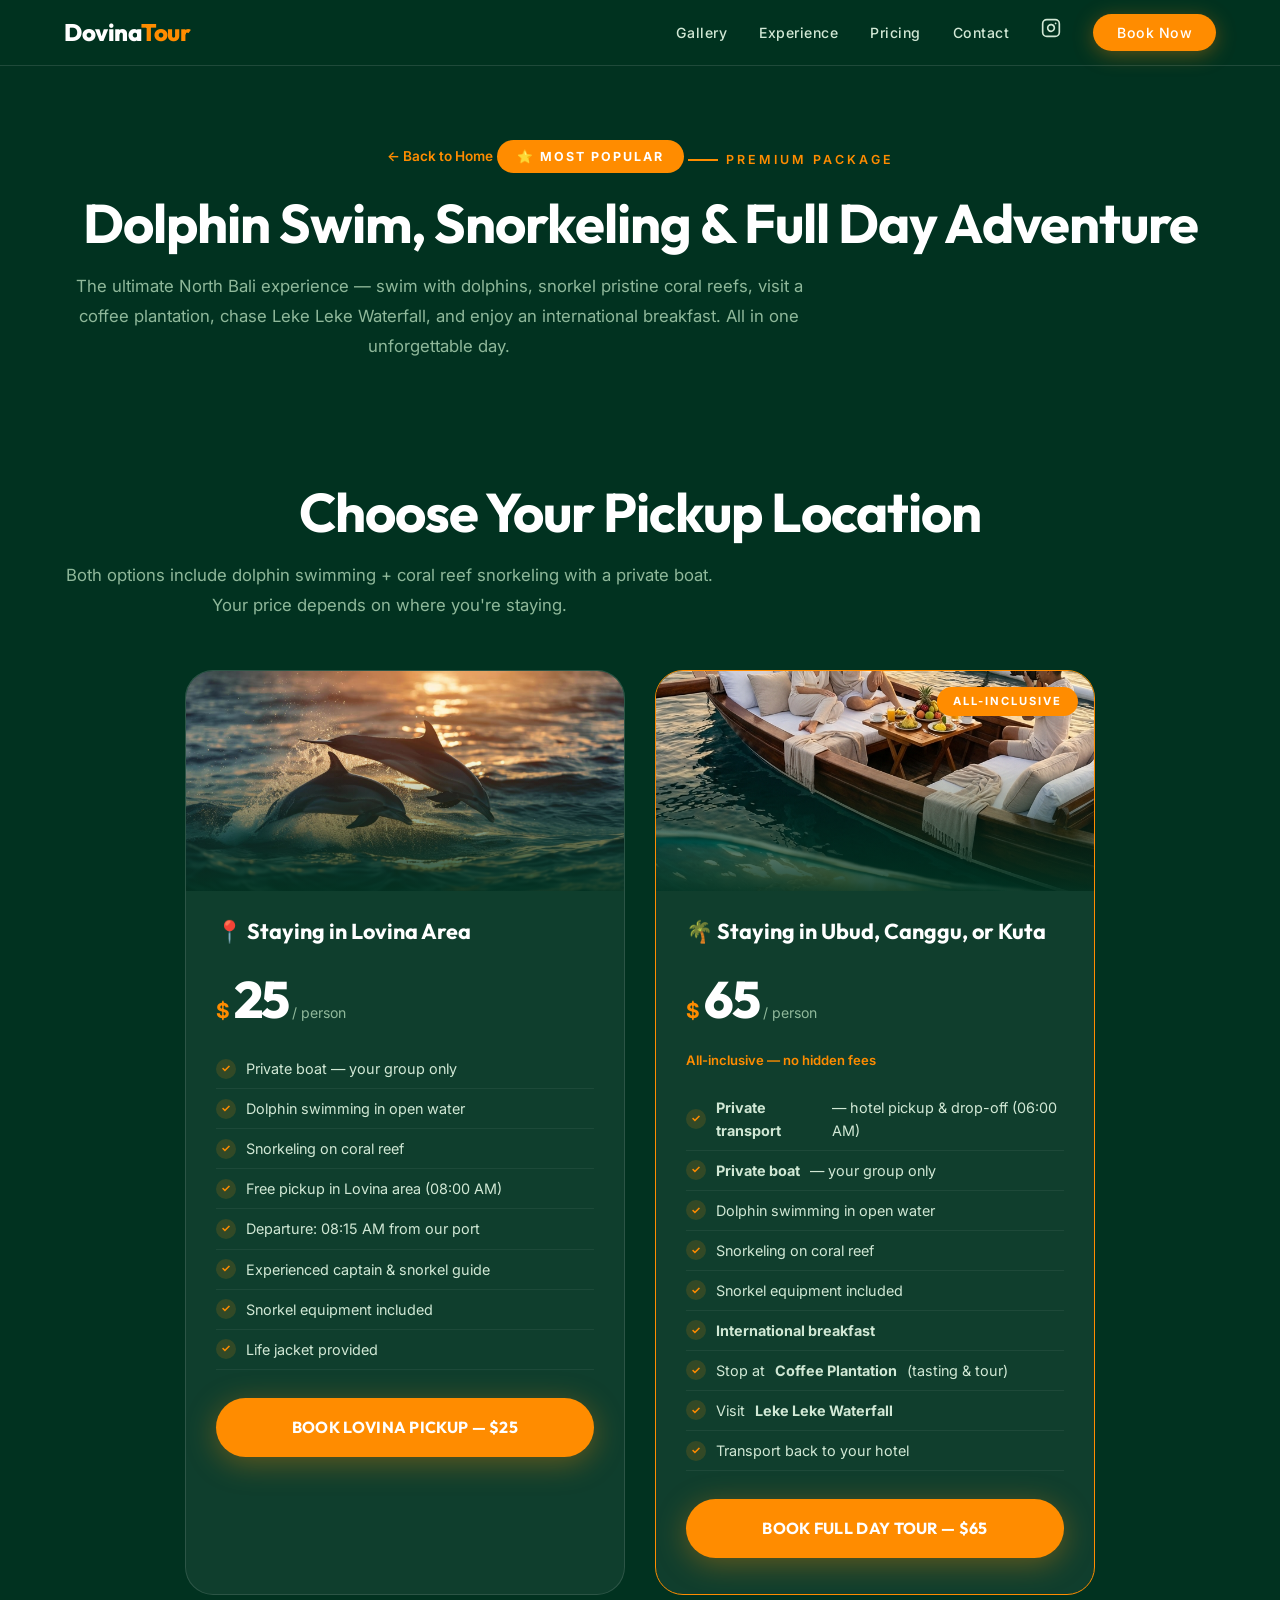
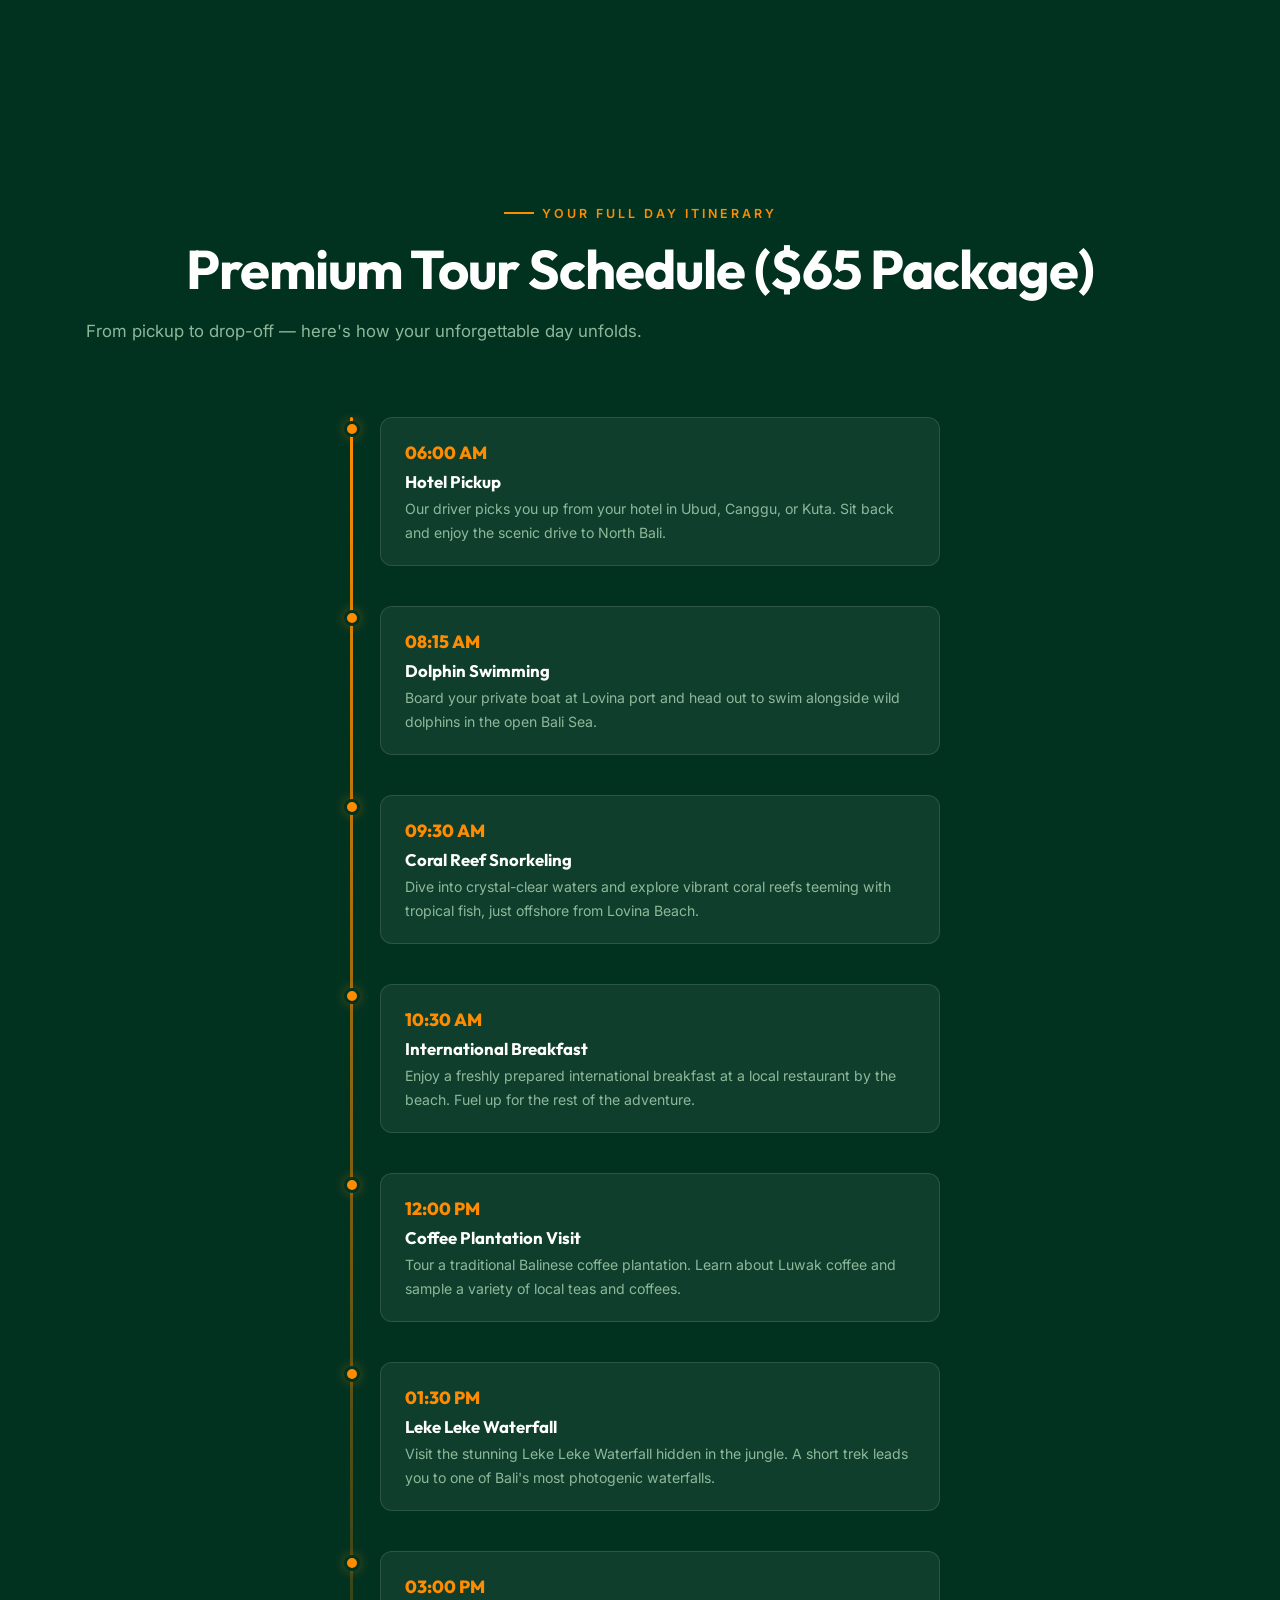
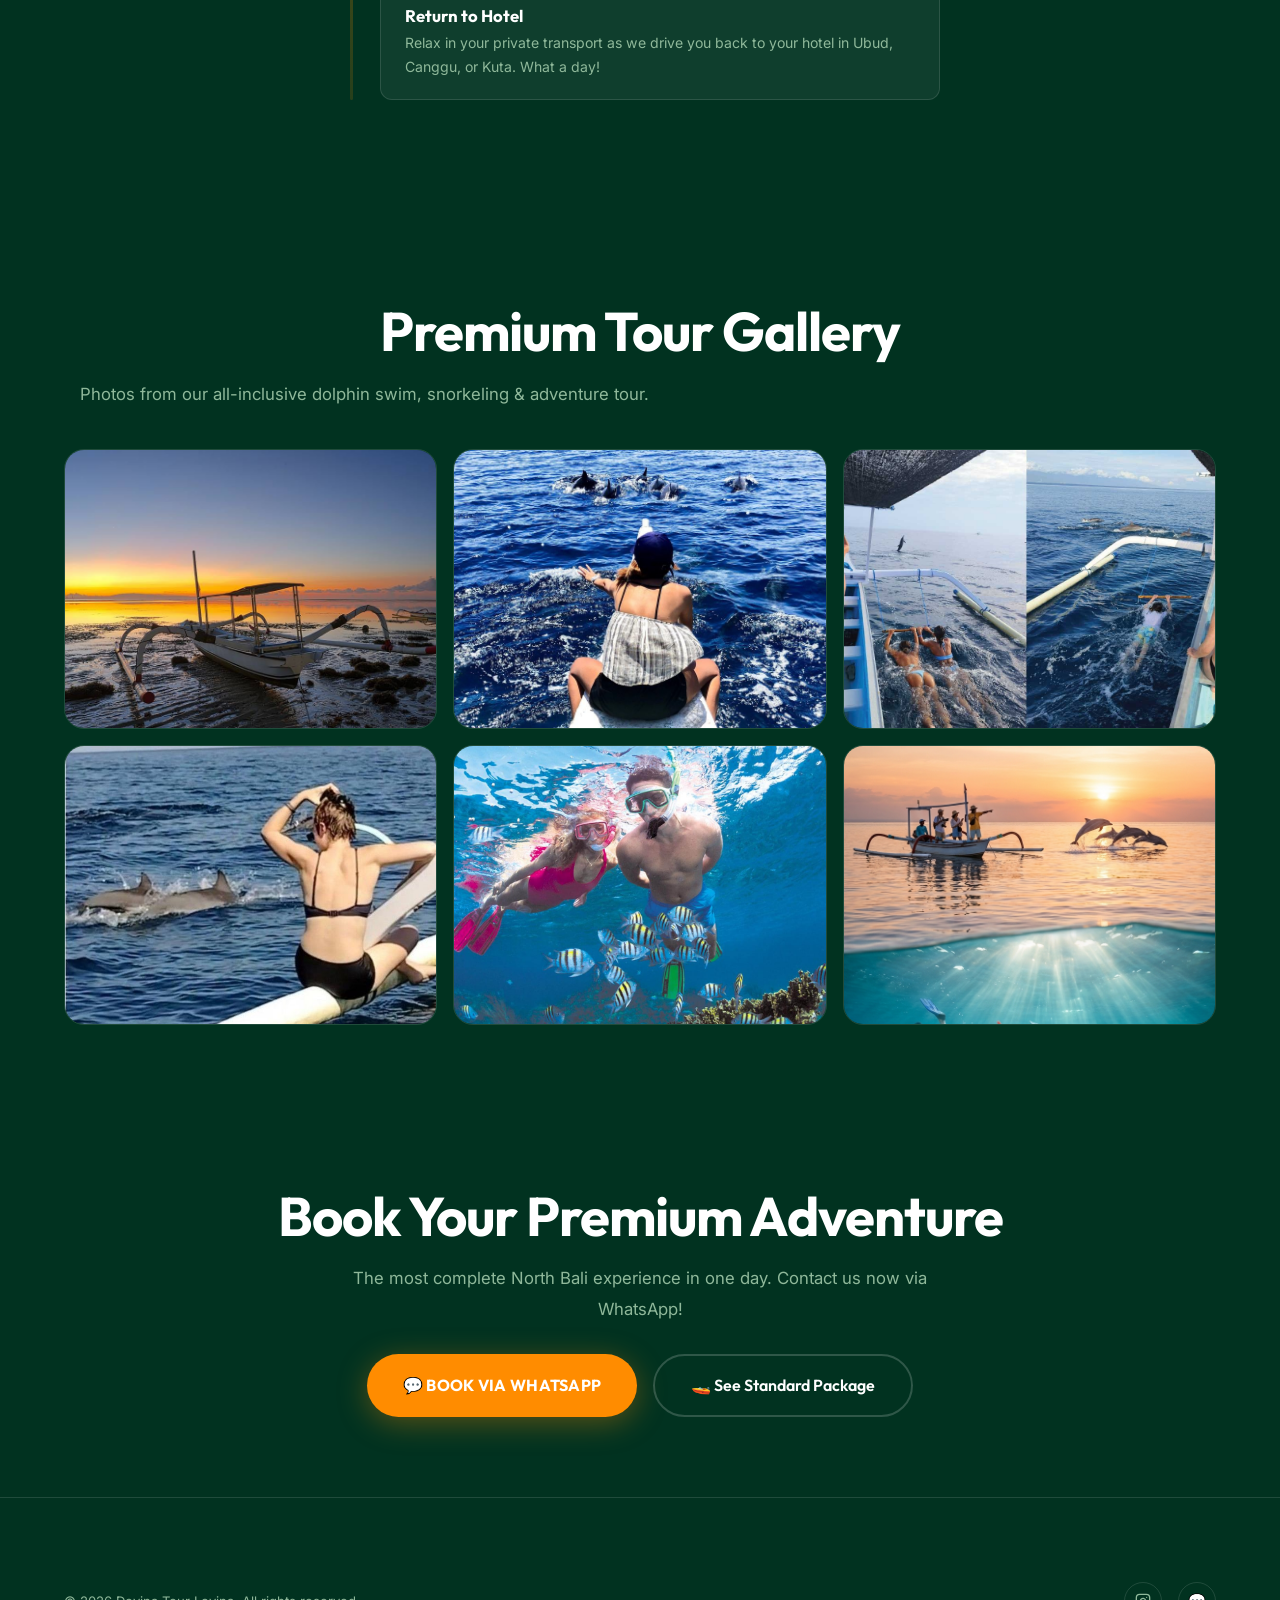
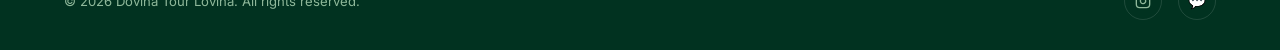
==== commit 96035983: "Update Balinese Breakfast to International Breakfast" ====
--- a/premium.html
+++ b/premium.html
@@ -60,7 +60,7 @@
             <h1 class="section-title">Dolphin Swim, Snorkeling & Full Day Adventure</h1>
             <p class="section-subtitle" style="max-width:750px;">
                 The ultimate North Bali experience — swim with dolphins, snorkel pristine coral reefs, visit a coffee
-                plantation, chase Leke Leke Waterfall, and enjoy a traditional Balinese breakfast. All in one
+                plantation, chase Leke Leke Waterfall, and enjoy an international breakfast. All in one
                 unforgettable day.
             </p>
         </div>
@@ -130,7 +130,7 @@
                             <li>Dolphin swimming in open water</li>
                             <li>Snorkeling on coral reef</li>
                             <li>Snorkel equipment included</li>
-                            <li><strong>Traditional Balinese breakfast</strong></li>
+                            <li><strong>International breakfast</strong></li>
                             <li>Stop at <strong>Coffee Plantation</strong> (tasting & tour)</li>
                             <li>Visit <strong>Leke Leke Waterfall</strong></li>
                             <li>Transport back to your hotel</li>
@@ -187,8 +187,8 @@
                     <div class="pkg-tl-dot"></div>
                     <div class="pkg-tl-content">
                         <div class="pkg-tl-time">10:30 AM</div>
-                        <h4>Balinese Breakfast</h4>
-                        <p>Enjoy a freshly prepared traditional Balinese breakfast at a local restaurant by the beach.
+                        <h4>International Breakfast</h4>
+                        <p>Enjoy a freshly prepared international breakfast at a local restaurant by the beach.
                             Fuel up for the rest of the adventure.</p>
                     </div>
                 </div>
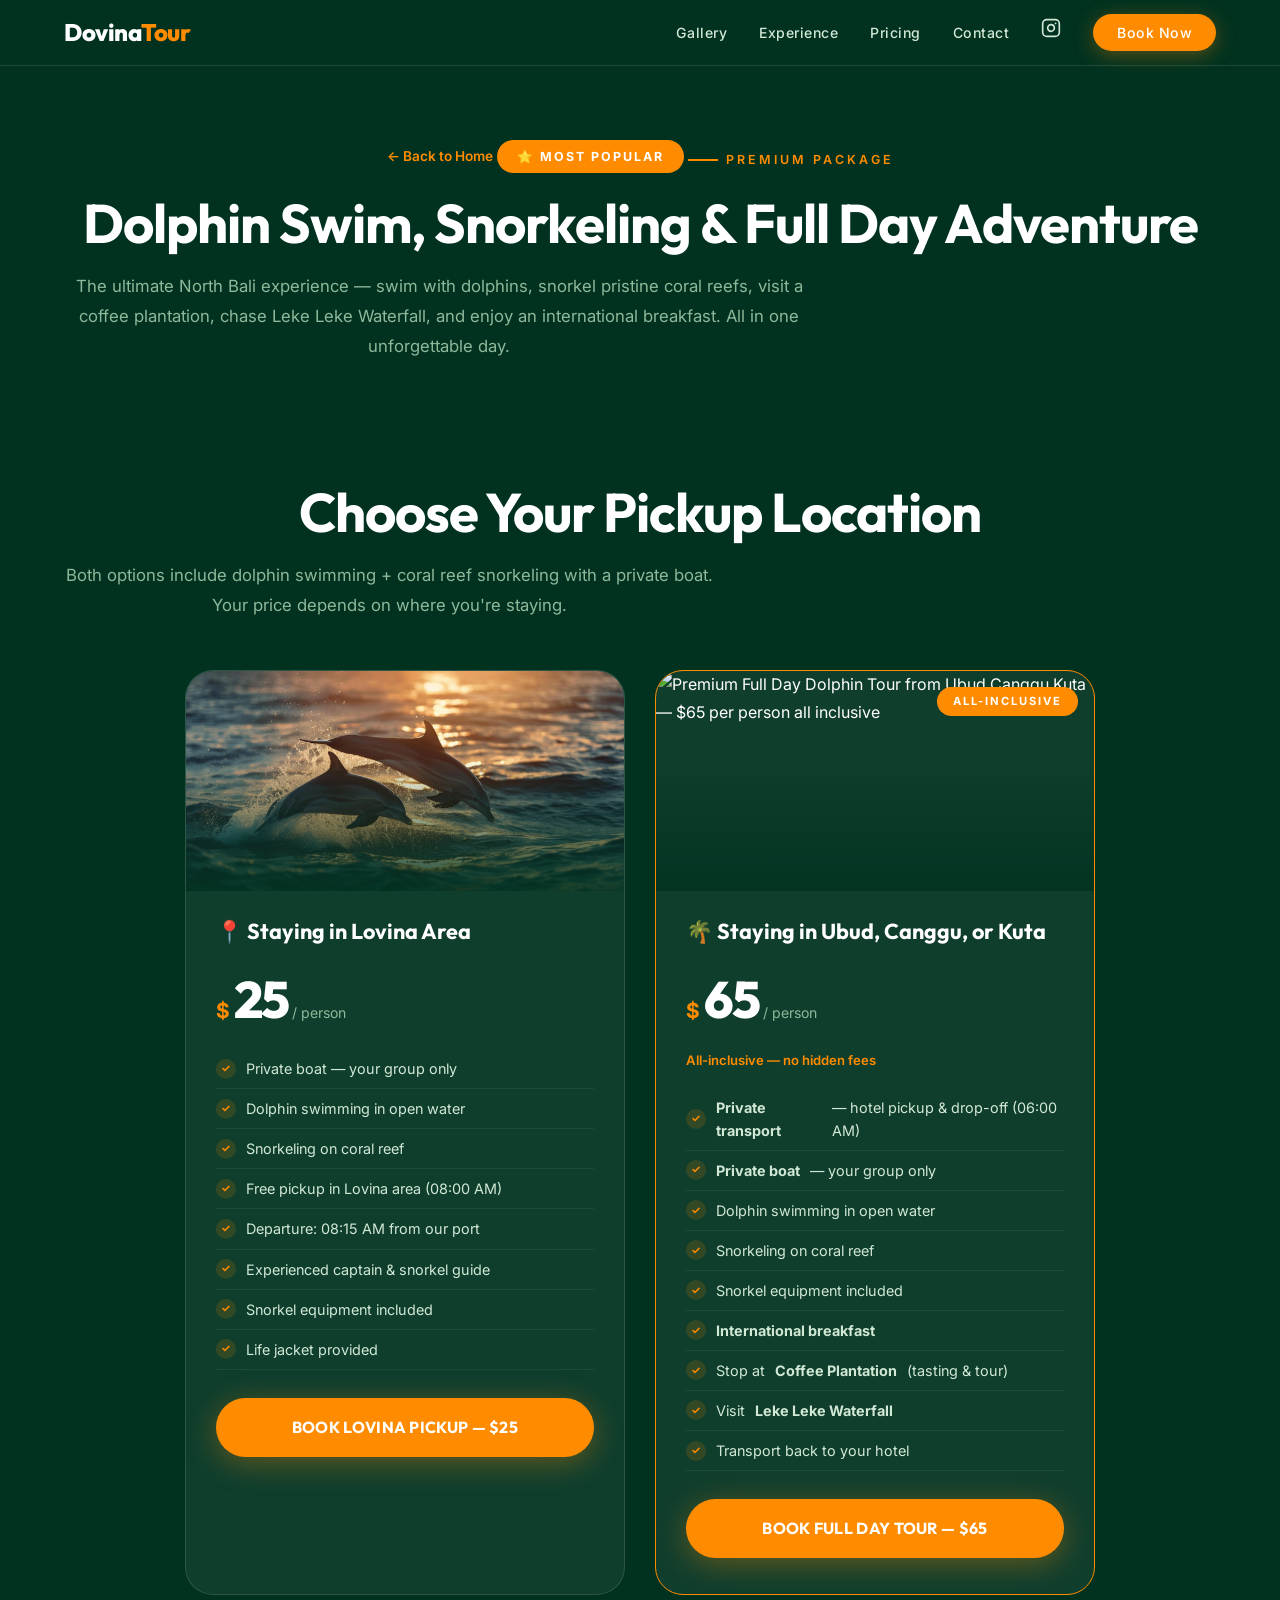
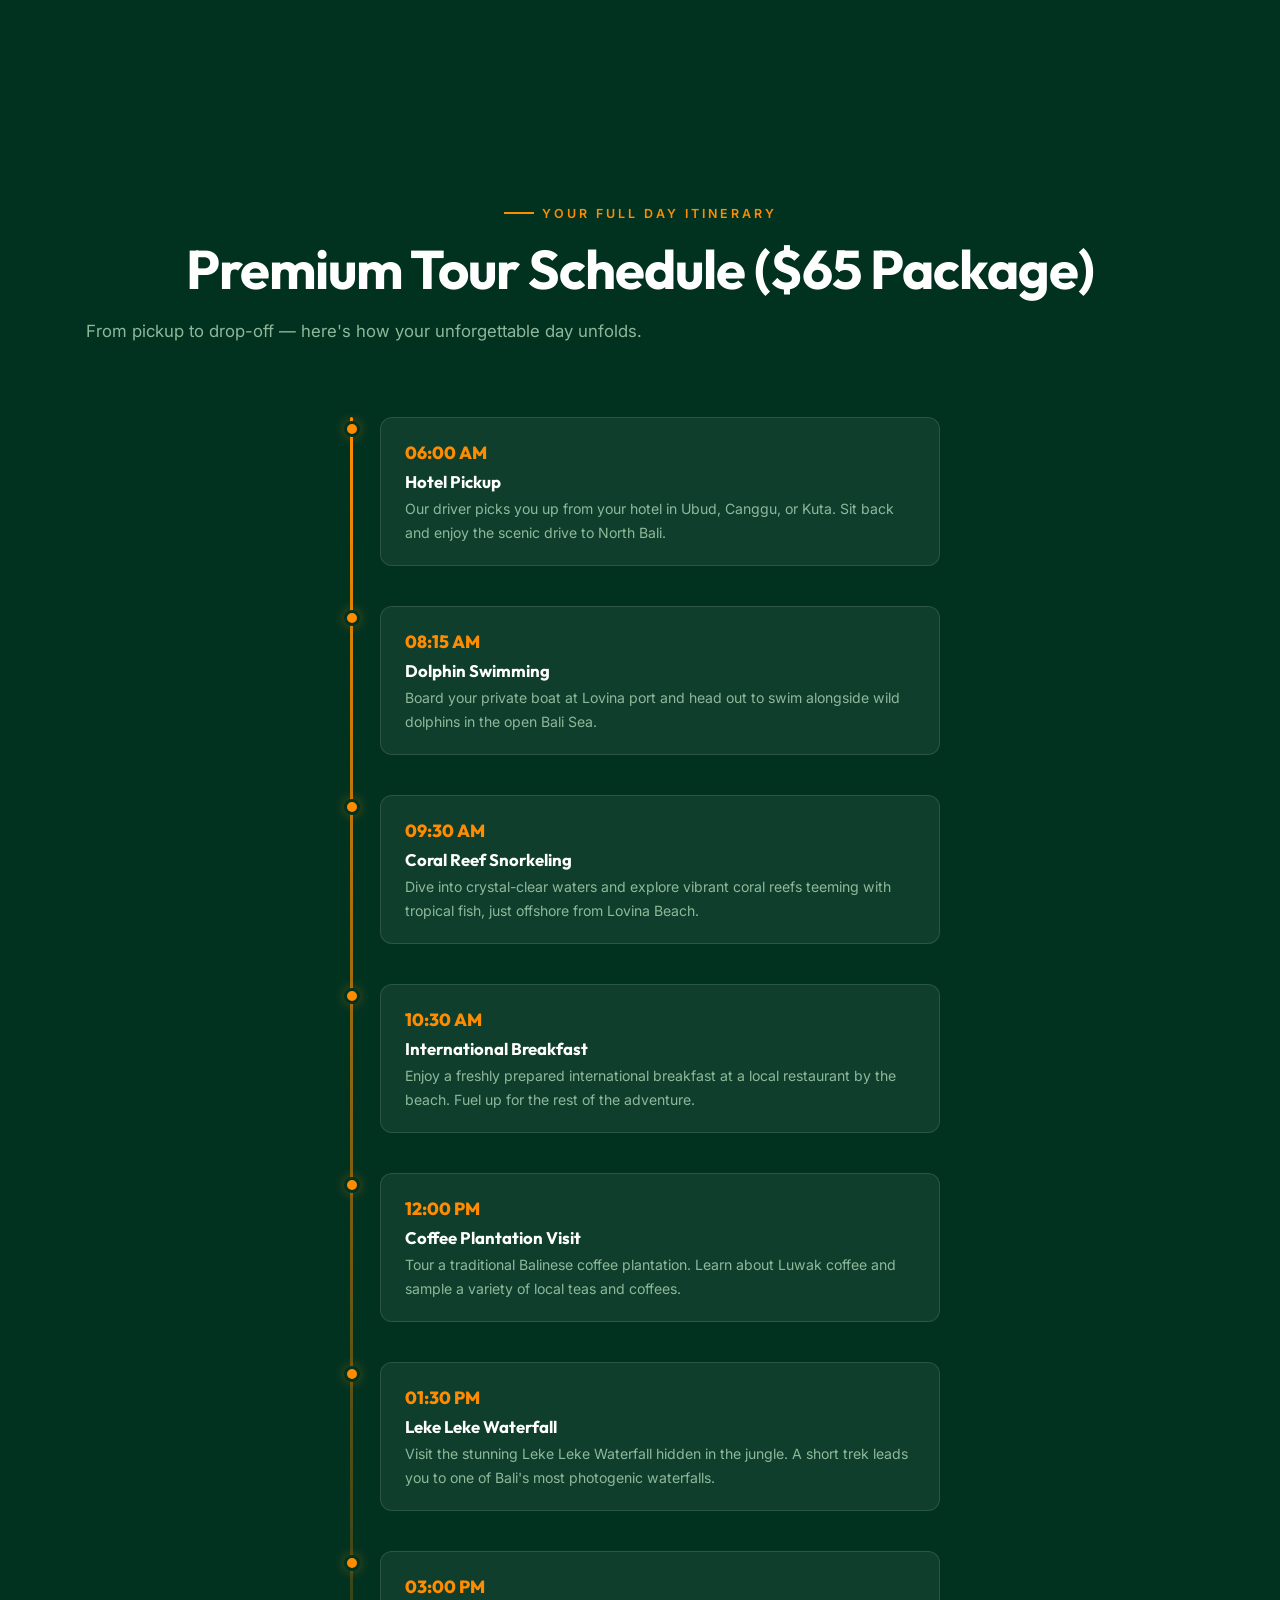
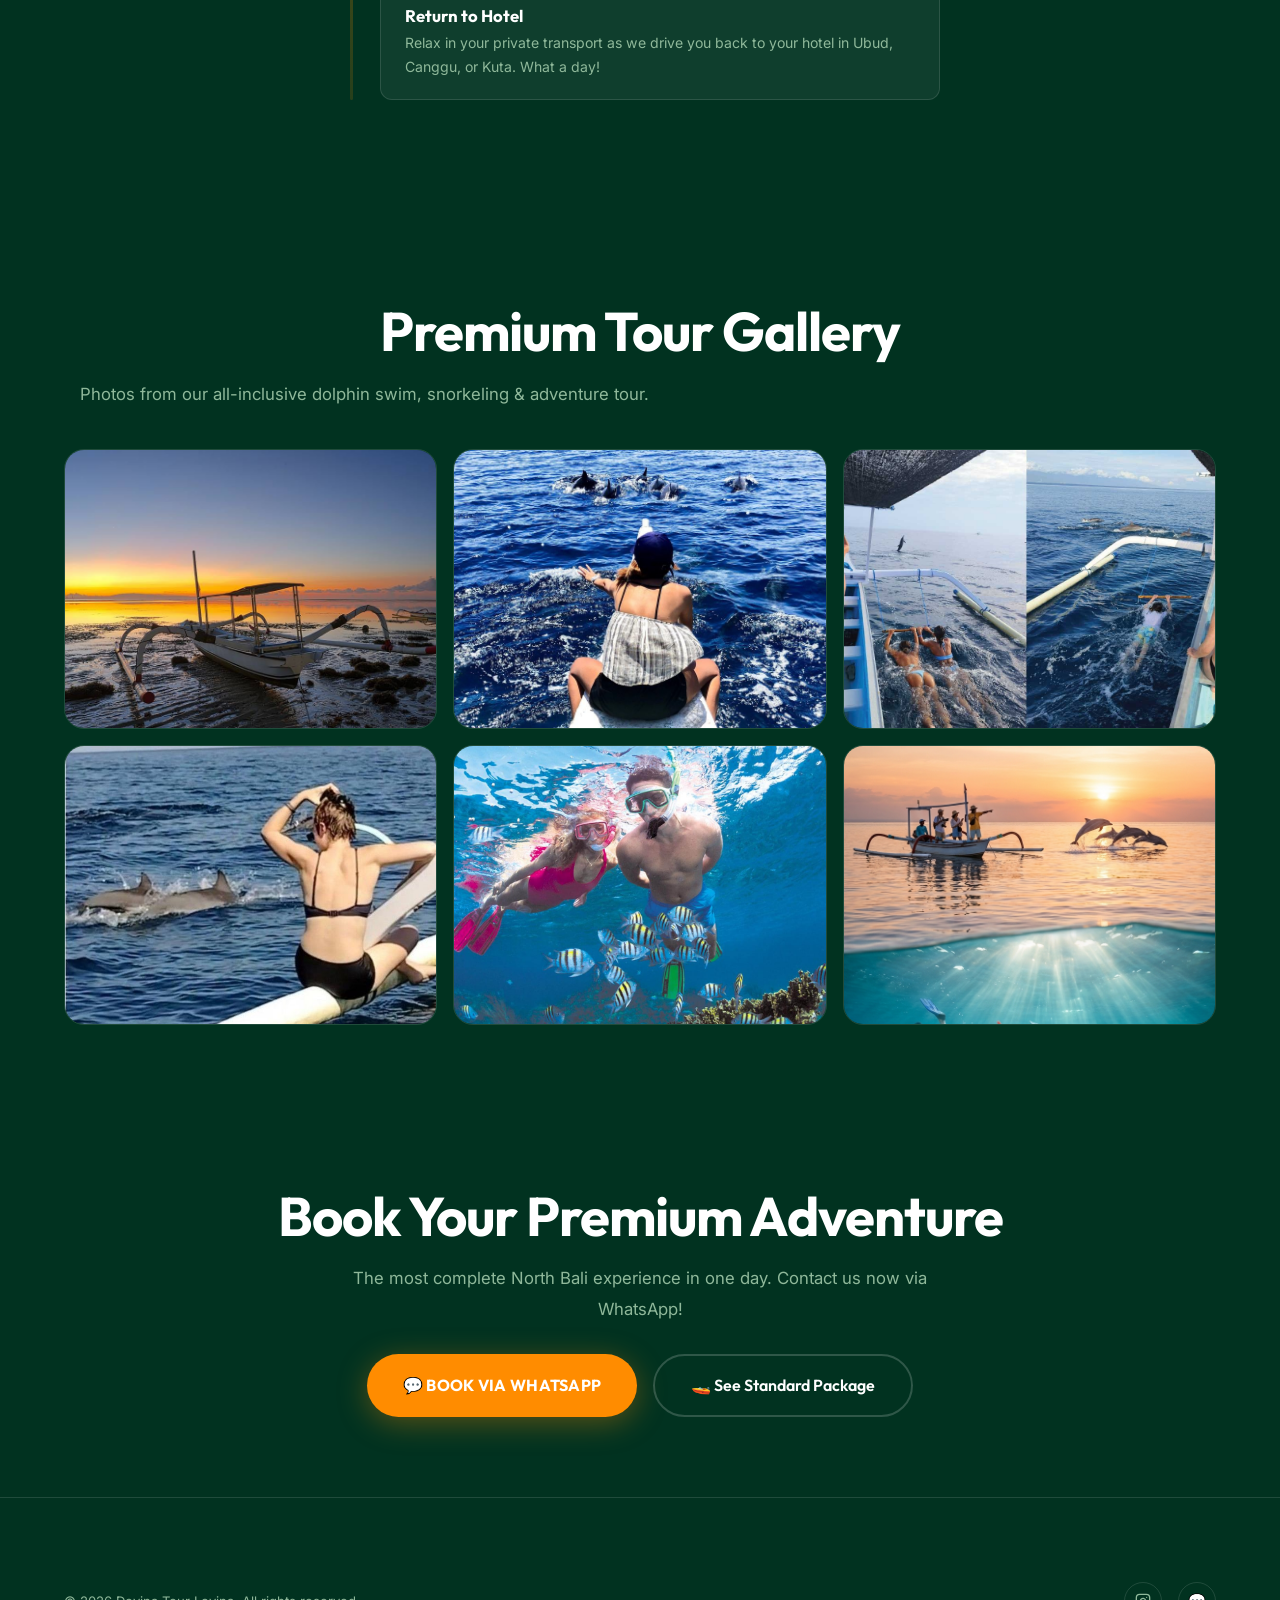
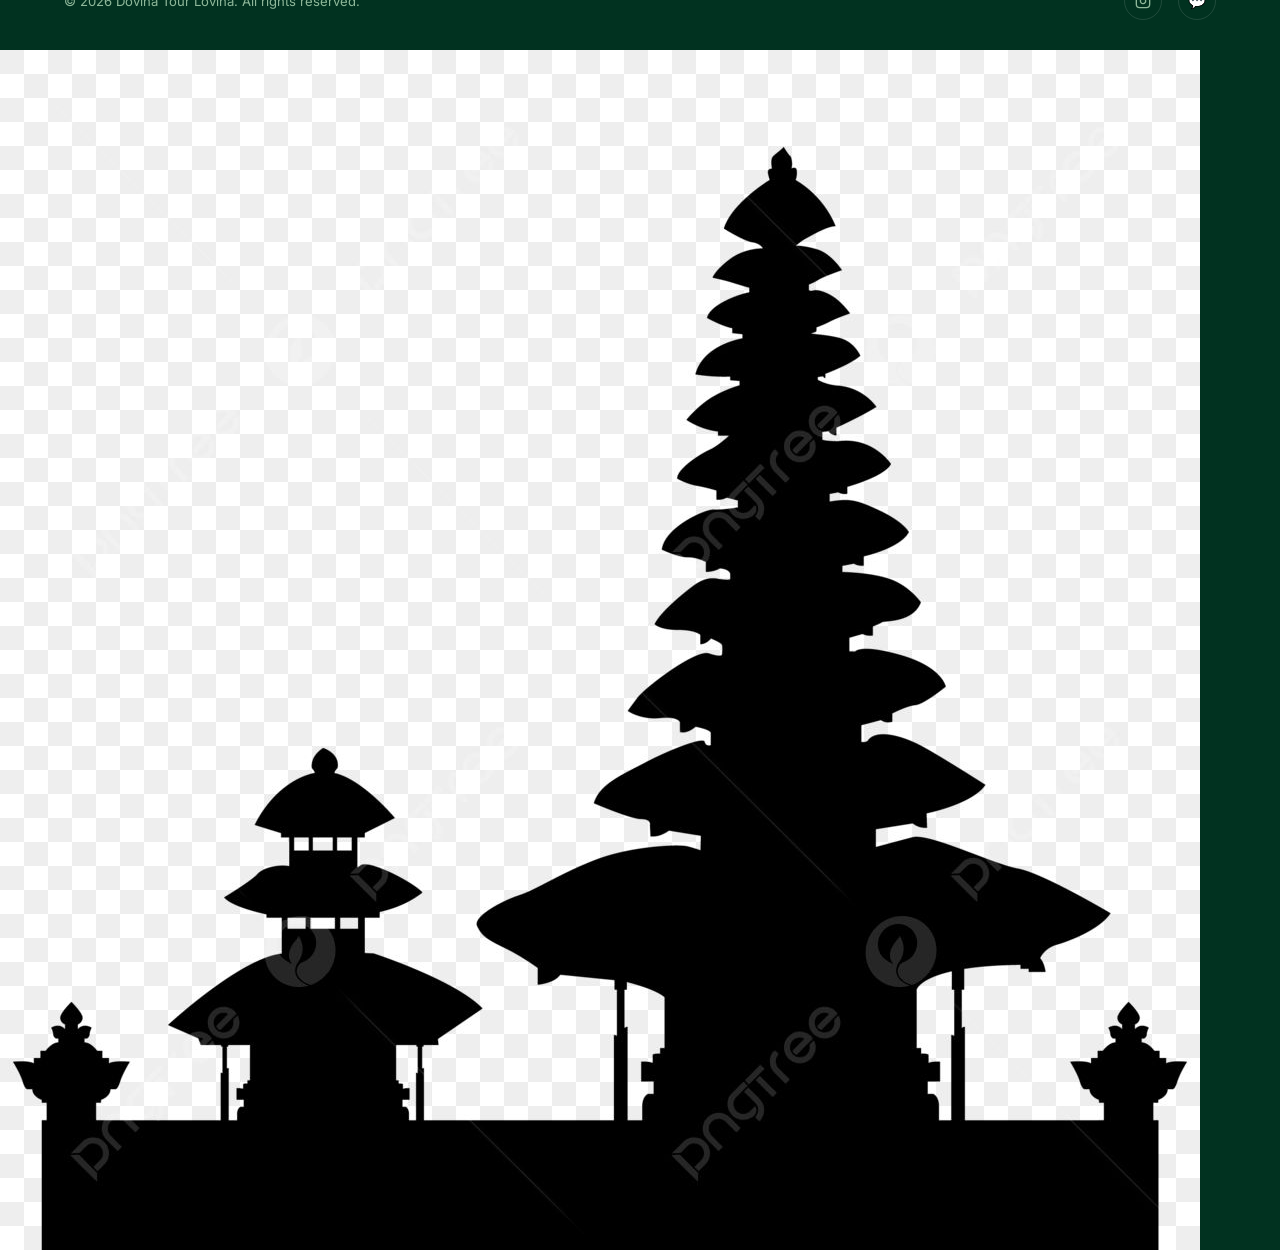
==== commit 6ec5a00d: "Add floating Bali ornament to bottom right corner" ====
--- a/premium.html
+++ b/premium.html
@@ -289,6 +289,8 @@
         </div>
     </footer>
 
+    <img src="ornamen bali png/bali.png" alt="Ornamen Bali Dekoratif" class="floating-ornament" loading="lazy" />
+
     <!-- ===== SCRIPTS ===== -->
     <script>
         function toggleMenu() {
--- a/style.css
+++ b/style.css
@@ -288,6 +288,12 @@
   background: url('background-dolphin-lovina-tour-bali (2).jpeg') center center / cover no-repeat;
 }
 
+@media (max-width: 768px) {
+  .hero-image-bg {
+    background: url('Buat_gambar_ini_jangan_di_pinngir_pantai_tapai_aga_delpmaspu.png') center center / cover no-repeat;
+  }
+}
+
 .hero-content {
   position: relative;
   z-index: 2;
@@ -590,7 +596,6 @@
 }
 
 .bento-item:nth-child(12) {
-  grid-column: span 2;
   animation-delay: 0.4s;
 }
 
@@ -605,6 +610,16 @@
 
 .bento-item:nth-child(15) {
   animation-delay: 0.6s;
+}
+
+.bento-item:nth-child(16) {
+  grid-column: span 2;
+  animation-delay: 0.8s;
+}
+
+.bento-item:nth-child(17) {
+  grid-column: span 2;
+  animation-delay: 1.4s;
 }
 
 /* ===== FLOATING / ANTIGRAVITY ANIMATION ===== */
@@ -869,6 +884,9 @@
   position: relative;
   animation: float 6s ease-in-out infinite;
   transition: all 0.4s ease;
+  display: flex;
+  flex-direction: column;
+  height: 100%;
 }
 
 .testi-card:nth-child(1) {
@@ -940,6 +958,7 @@
   display: flex;
   align-items: center;
   gap: 12px;
+  margin-top: auto;
 }
 
 .testi-avatar {
@@ -1342,17 +1361,23 @@
     grid-auto-rows: 180px;
   }
 
-  .bento-item:nth-child(1),
-  .bento-item:nth-child(6),
-  .bento-item:nth-child(8),
-  .bento-item:nth-child(11),
-  .bento-item:nth-child(13) {
-    grid-column: span 2;
+  .bento-item {
+    grid-column: span 1 !important;
+    grid-row: span 1 !important;
+  }
+
+  .bento-item:nth-child(1) {
+    grid-column: span 2 !important;
+    grid-row: span 2 !important;
   }
 
   .bento-item:nth-child(4),
-  .bento-item:nth-child(8) {
-    grid-row: span 1;
+  .bento-item:nth-child(7),
+  .bento-item:nth-child(10),
+  .bento-item:nth-child(13),
+  .bento-item:nth-child(16),
+  .bento-item:nth-child(17) {
+    grid-column: span 2 !important;
   }
 
   .timeline-wrapper {
@@ -1393,12 +1418,9 @@
     grid-auto-rows: 220px;
   }
 
-  .bento-item:nth-child(1),
-  .bento-item:nth-child(6),
-  .bento-item:nth-child(8),
-  .bento-item:nth-child(11),
-  .bento-item:nth-child(13) {
-    grid-column: span 1;
+  .bento-item {
+    grid-column: span 1 !important;
+    grid-row: span 1 !important;
   }
 
   .hero h1 {
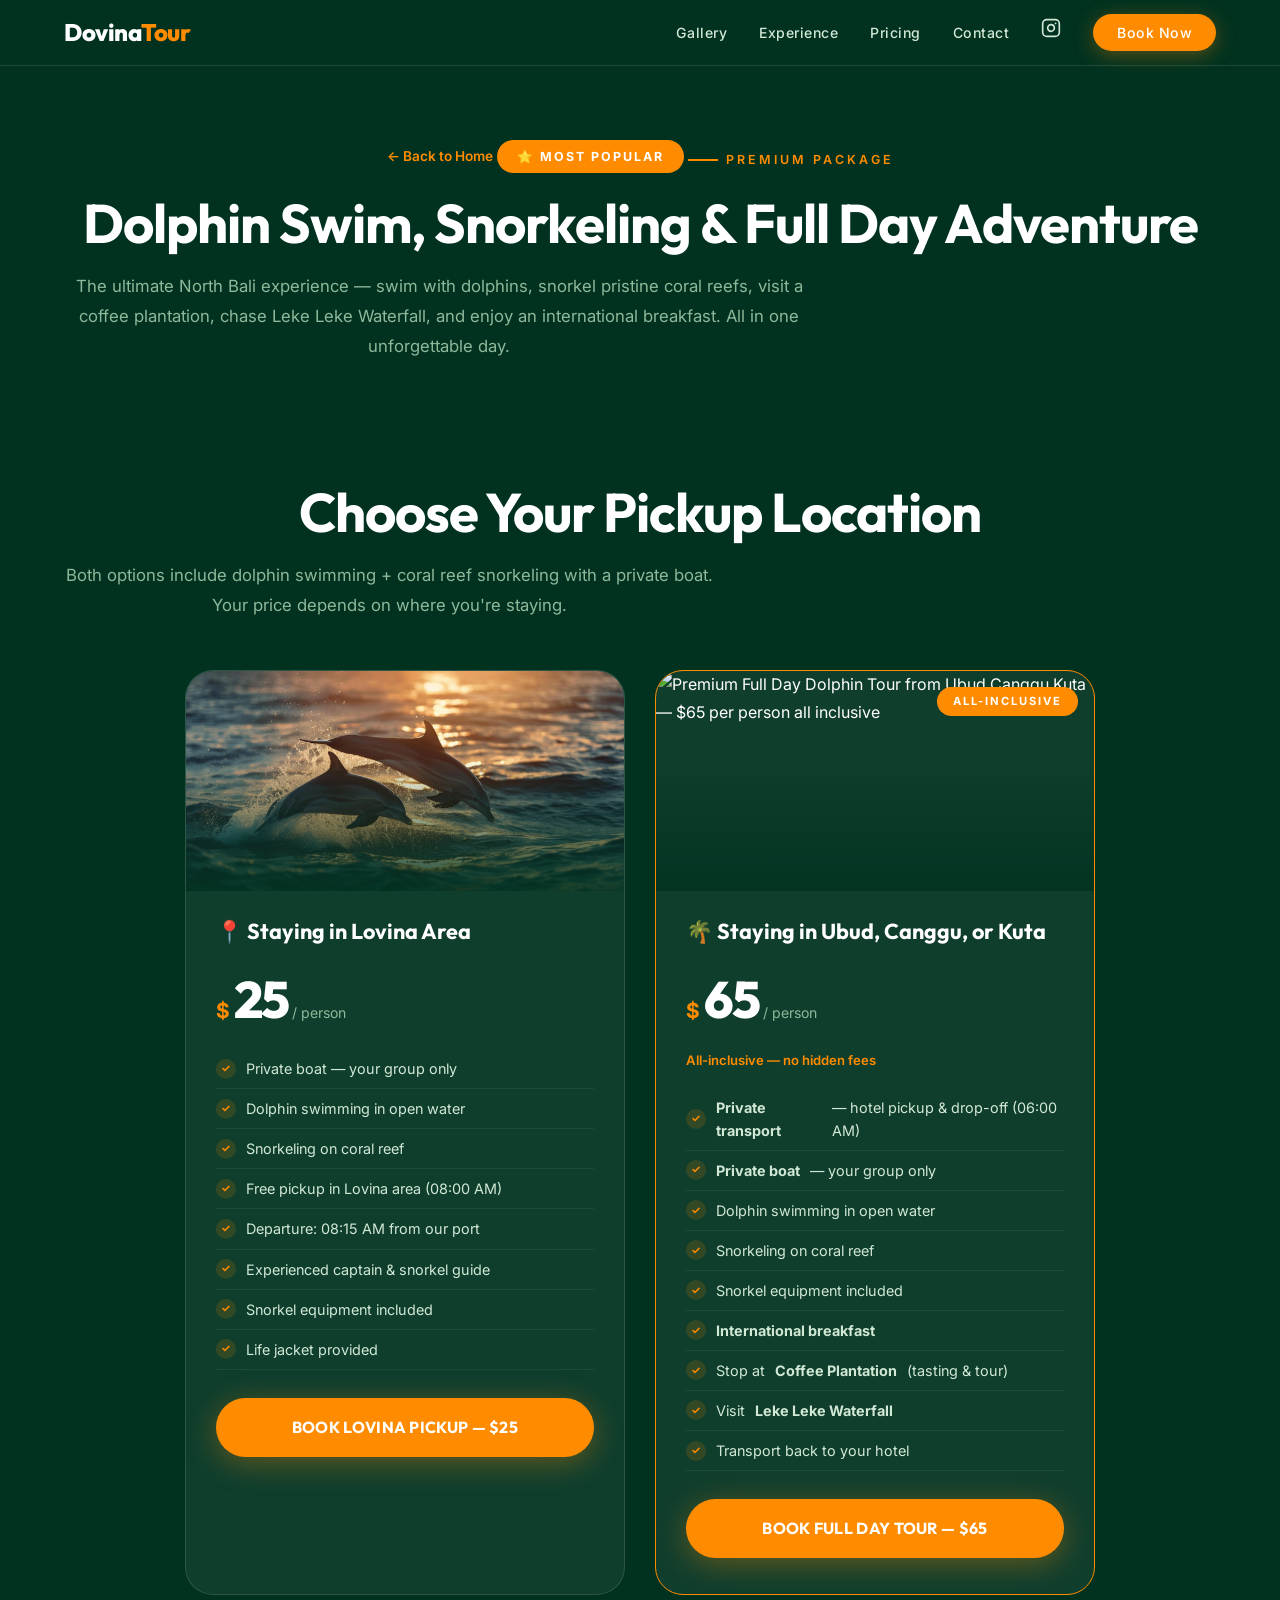
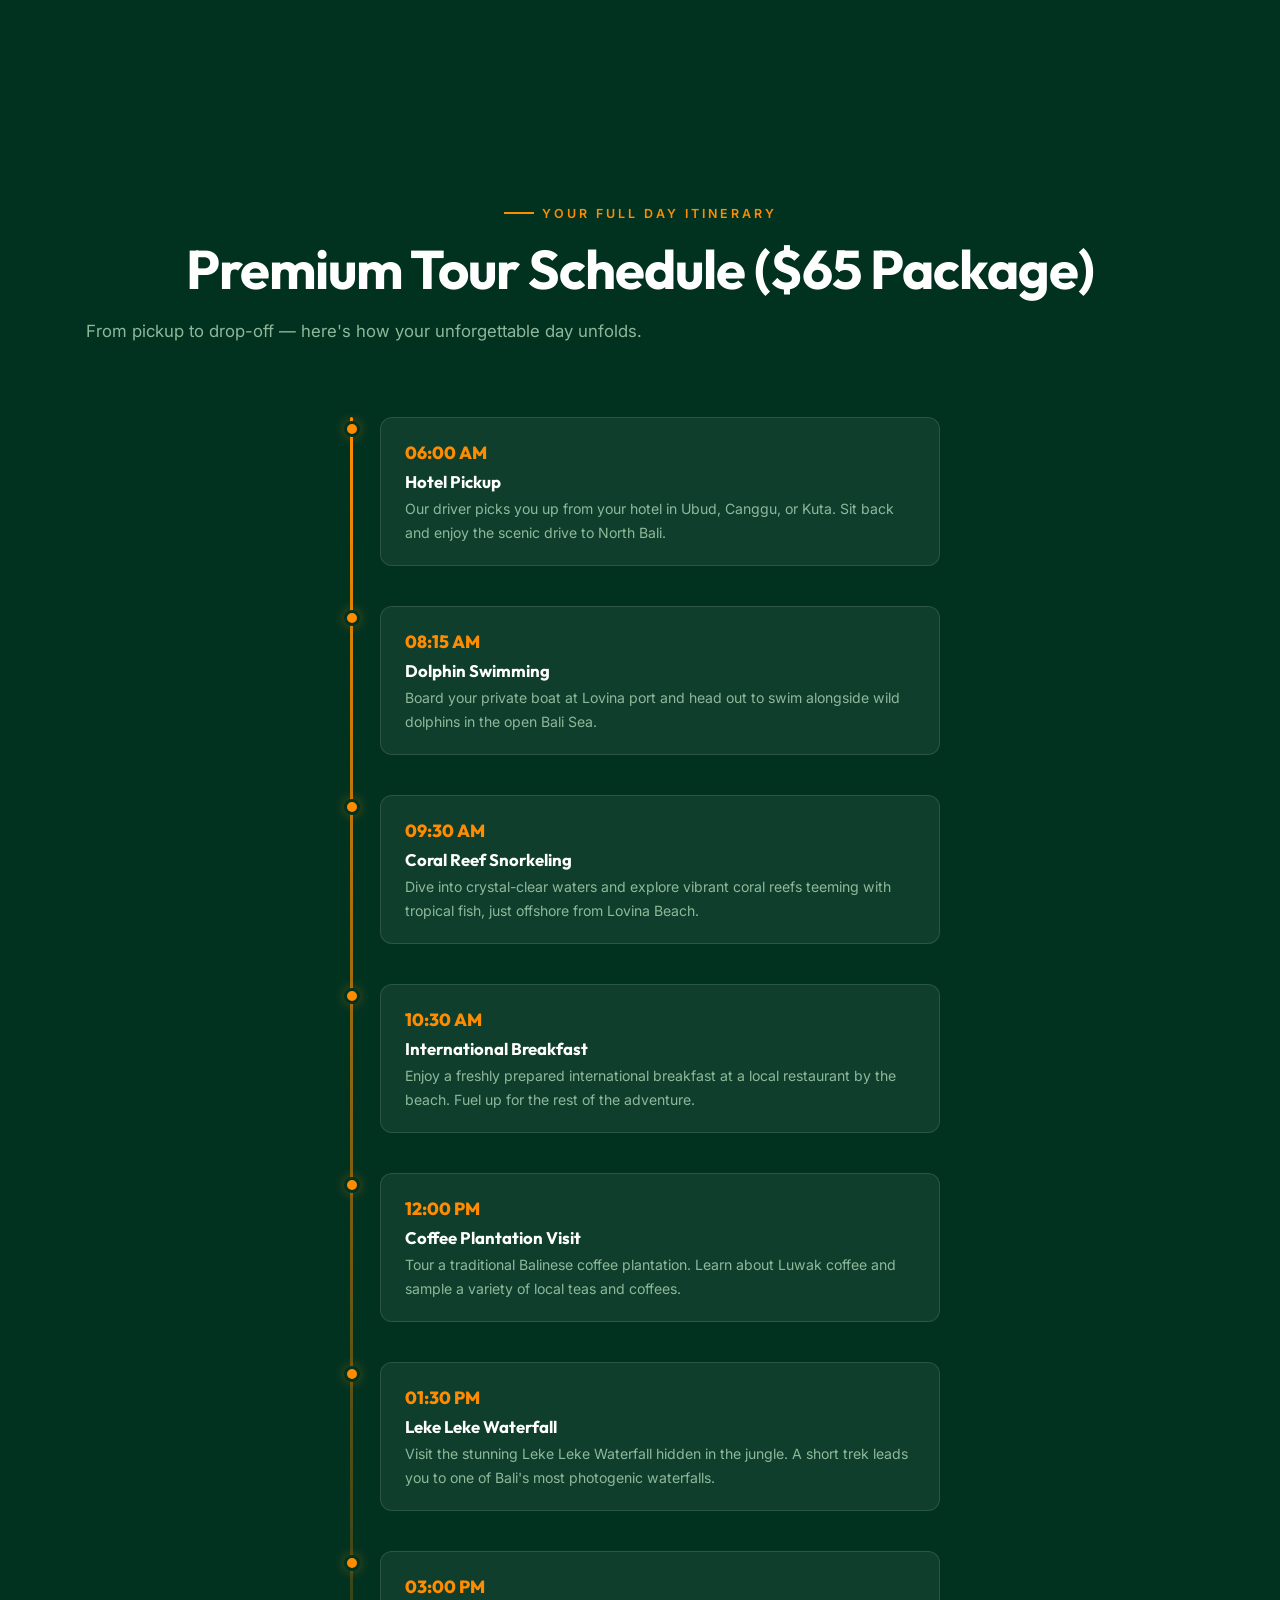
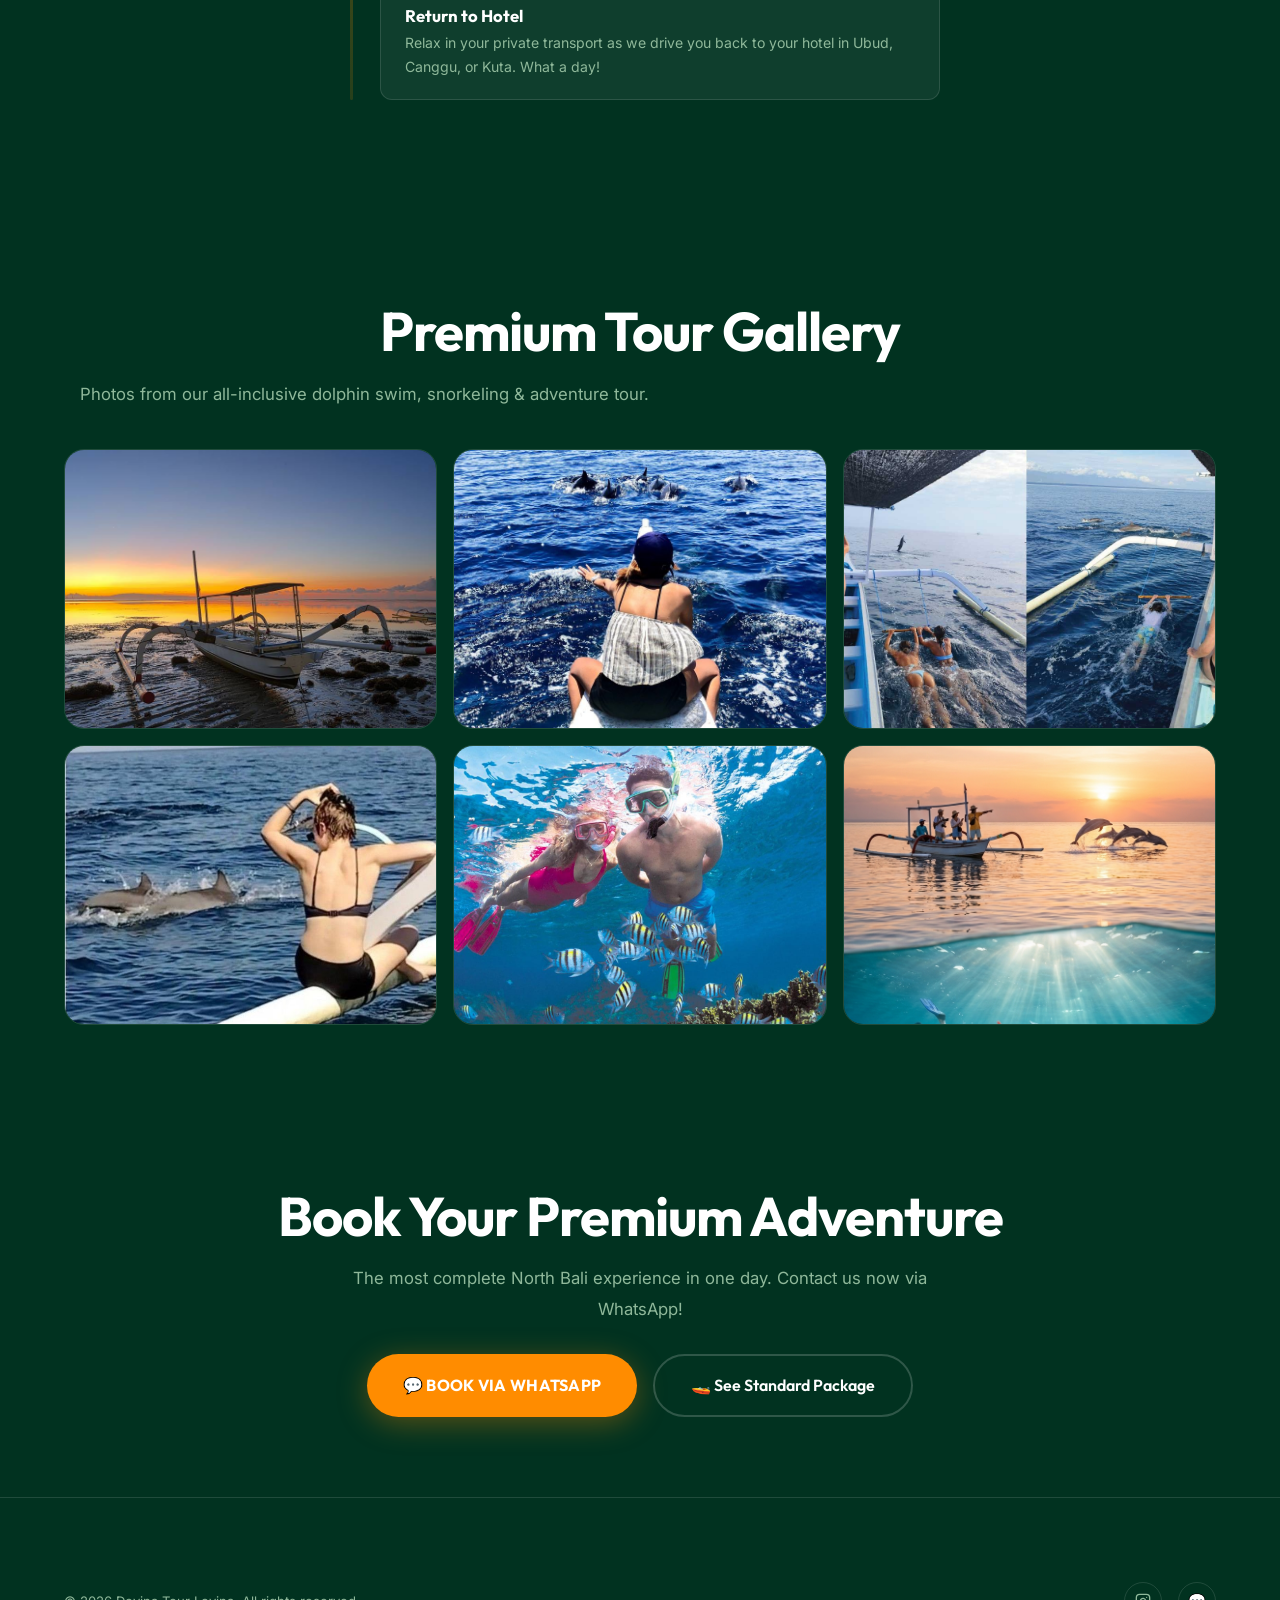
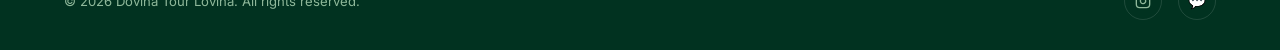
==== commit b6de31d0: "Remove bali.png floating ornament" ====
--- a/premium.html
+++ b/premium.html
@@ -289,8 +289,6 @@
         </div>
     </footer>
 
-    <img src="ornamen bali png/bali.png" alt="Ornamen Bali Dekoratif" class="floating-ornament" loading="lazy" />
-
     <!-- ===== SCRIPTS ===== -->
     <script>
         function toggleMenu() {
